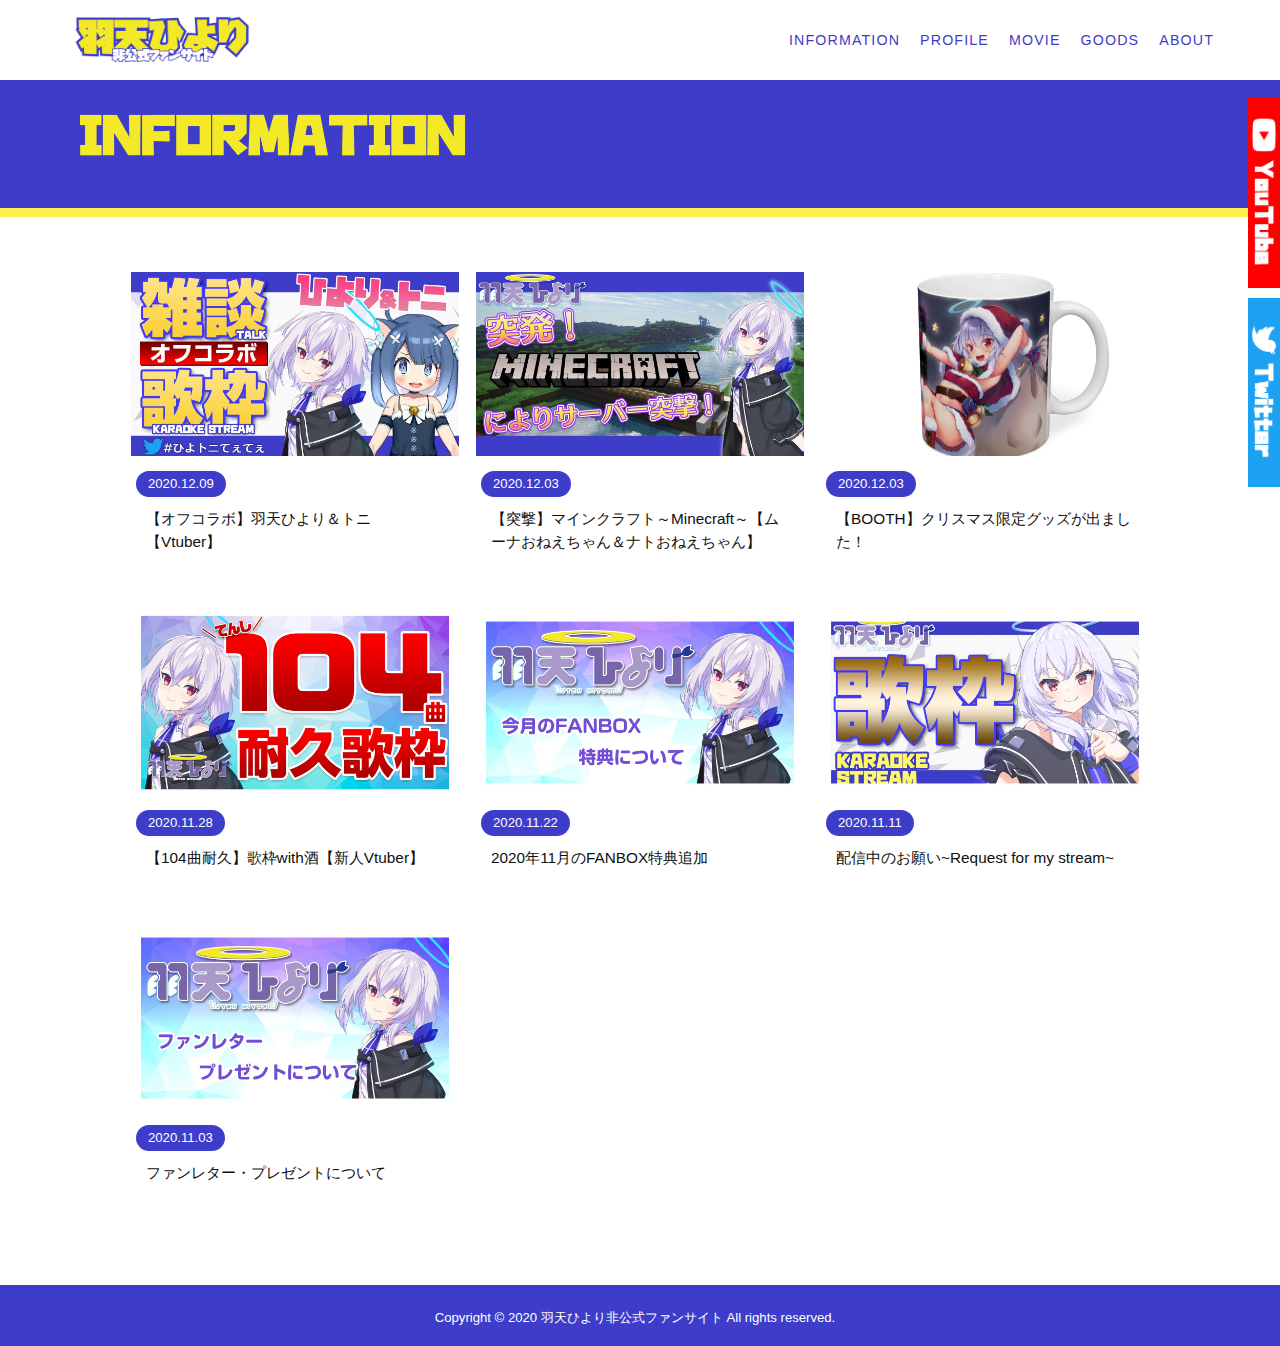
==== information/index.html @ e1ca4376 "ogp設定の修正" ====
<!DOCTYPE html>
<html lang="ja">
<head>
  <meta charset="utf-8">
  <meta name="viewport" content="width=device-width, initial-scale=1.0">
  <meta name="keywords" content="羽天ひより,UtenHiyori,Vtuber">
  <meta name="description" content="当サイトはVtuber「羽天ひより」を応援する目的で立ち上げた非営利の非公式ファンサイトです。ファン有志により運営しております。ご本人様・関係者様とは一切関係ありません。">
  <meta property="og:site_name" content="羽天ひより非公式ファンサイト">
  <meta property="og:title" content="Vtuber「羽天ひより」非公式ファンサイト - UtenHiyori Unofficial Fansite">
  <meta property="og:description" content="当サイトはVtuber「羽天ひより」を応援する目的で立ち上げた非営利の非公式ファンサイトです。ファン有志により運営しております。ご本人様・関係者様とは一切関係ありません。">
  <meta property="og:type" content="website">
  <meta property="og:image" content="https://www.uten-hiyori.work/ogp.png">
  <meta property="og:url" content="https://www.uten-hiyori.work">
  <meta name="twitter:card" content="summary_large_image">
  <meta name="twitter:image" content="https://www.uten-hiyori.work/ogp.png">
  <title>Vtuber「羽天ひより」非公式ファンサイト - UtenHiyori Unofficial Fansite | Information</title>
  <link rel="apple-touch-icon" sizes="57x57" href="/apple-icon-57x57.png">
  <link rel="apple-touch-icon" sizes="60x60" href="/apple-icon-60x60.png">
  <link rel="apple-touch-icon" sizes="72x72" href="/apple-icon-72x72.png">
  <link rel="apple-touch-icon" sizes="76x76" href="/apple-icon-76x76.png">
  <link rel="apple-touch-icon" sizes="114x114" href="/apple-icon-114x114.png">
  <link rel="apple-touch-icon" sizes="120x120" href="/apple-icon-120x120.png">
  <link rel="apple-touch-icon" sizes="144x144" href="/apple-icon-144x144.png">
  <link rel="apple-touch-icon" sizes="152x152" href="/apple-icon-152x152.png">
  <link rel="apple-touch-icon" sizes="180x180" href="/apple-icon-180x180.png">
  <link rel="icon" type="image/png" sizes="192x192"  href="/android-icon-192x192.png">
  <link rel="icon" type="image/png" sizes="32x32" href="/favicon-32x32.png">
  <link rel="icon" type="image/png" sizes="96x96" href="/favicon-96x96.png">
  <link rel="icon" type="image/png" sizes="16x16" href="/favicon-16x16.png">
  <link rel="stylesheet" href="/assets/common/css/style.css">
  <link rel="stylesheet" href="/assets/information/css/style.css">
</head>
<body>
  <header class="header">
    <div class="header-inner">
      <h1 class="header-logo">
        <a class="header-logo-link" href="/">
          <img class="header-logo-img" src="/assets/common/img/header-logo.png" alt="羽天ひより非公式ファンサイト">
        </a>
      </h1>
      <div class="header-menu js-toggle-menu-contents">
        <div class="header-menu-close js-toggle-menu">
          <span class="header-menu-close-line"></span>
          <span class="header-menu-close-line"></span>
        </div>
        <a class="header-menu-logo">
          <img class="header-menu-logo-img" src="/assets/common/img/header-logo.png" alt="羽天ひより非公式ファンサイト">
        </a>
        <ul class="header-menu-list">
          <li class="header-menu-item"><a class="header-menu-link" href="/information/">INFORMATION</a></li>
          <li class="header-menu-item"><a class="header-menu-link" href="/#profile">PROFILE</a></li>
          <li class="header-menu-item"><a class="header-menu-link" href="/#movie">MOVIE</a></li>
          <li class="header-menu-item"><a class="header-menu-link" href="/#goods">GOODS</a></li>
          <li class="header-menu-item"><a class="header-menu-link" href="/#about">ABOUT</a></li>
        </ul>
        <div class="official-btn">
          <a class="official-btn-item" href="https://www.youtube.com/channel/UC7b4GklPQO9ZnV7mqnJzN8g" target="_blank" rel="noopener">
            <img class="official-btn-img pc" src="/assets/common/img/btn-youtube-pc.png" alt="YouTube">
            <img class="official-btn-img sp" src="/assets/common/img/btn-youtube-sp.png" alt="YouTube">
          </a>
          <a class="official-btn-item" href="https://twitter.com/UtenHiyori" target="_blank" rel="noopener">
            <img class="official-btn-img pc" src="/assets/common/img/btn-twitter-pc.png" alt="Twitter">
            <img class="official-btn-img sp" src="/assets/common/img/btn-twitter-sp.png" alt="Twitter">
          </a>
        </div>
      </div>
      <div class="header-menu-btn js-toggle-menu">
        <span class="header-menu-btn-line"></span>
        <span class="header-menu-btn-line"></span>
        <span class="header-menu-btn-line"></span>
      </div>
    </div>
  </header>
  <main class="main">
    <section class="page">
      <div class="page-head">
        <div class="page-head-bg">
          <div class="page-head-bg-item js-parallax is-width-right"></div>
          <div class="page-head-bg-item js-parallax is-width-left"></div>
          <div class="page-head-bg-item js-parallax is-width-right"></div>
        </div>
        <h1 class="page-title">
          <div class="page-title-img-area js-parallax">
            <img class="page-title-img" src="/assets/index/img/title-info.png" alt="INFORMATION">
          </div>
        </h1>
      </div>
      <div class="page-contents js-parallax is-slidein-top">
        <ul class="info-list">
          <li class="info-item">
            <a class="info-link" href="https://youtu.be/Rqxv9fhawRA" target="_blank" rel="noopener">
              <div class="info-img">
                <img class="info-img-item" src="/assets/information/img/2020/20201209_01.jpg">
              </div>
              <div class="info-text-area">
                <time class="info-date">2020.12.09</time>
                <p class="info-text">【オフコラボ】羽天ひより＆トニ【Vtuber】</p>
              </div>
            </a>
          </li>
          <li class="info-item">
            <a class="info-link" href="https://youtu.be/XjzT2TRi32s" target="_blank" rel="noopener">
              <div class="info-img">
                <img class="info-img-item" src="/assets/information/img/2020/20201203_02.jpg">
              </div>
              <div class="info-text-area">
                <time class="info-date">2020.12.03</time>
                <p class="info-text">【突撃】マインクラフト～Minecraft～【ムーナおねえちゃん＆ナトおねえちゃん】</p>
              </div>
            </a>
          </li>
          <li class="info-item">
            <a class="info-link" href="https://utenhiyori.booth.pm/" target="_blank" rel="noopener">
              <div class="info-img">
                <img class="info-img-item" src="/assets/information/img/2020/20201203_01.jpg">
              </div>
              <div class="info-text-area">
                <time class="info-date">2020.12.03</time>
                <p class="info-text">【BOOTH】クリスマス限定グッズが出ました！</p>
              </div>
            </a>
          </li>
          <li class="info-item">
            <a class="info-link" href="https://youtu.be/pz7FOALnW3U" target="_blank" rel="noopener">
              <div class="info-img">
                <img class="info-img-item" src="/assets/information/img/2020/20201128_01.jpg">
              </div>
              <div class="info-text-area">
                <time class="info-date">2020.11.28</time>
                <p class="info-text">【104曲耐久】歌枠with酒【新人Vtuber】</p>
              </div>
            </a>
          </li>
          <li class="info-item">
            <a class="info-link" href="/information/2020/20201122_01.html">
              <div class="info-img">
                <img class="info-img-item" src="/assets/information/img/2020/20201122_01.jpg">
              </div>
              <div class="info-text-area">
                <time class="info-date">2020.11.22</time>
                <p class="info-text">2020年11月のFANBOX特典追加</p>
              </div>
            </a>
          </li>
          <li class="info-item">
            <a class="info-link" href="/information/2020/20201111_01.html">
              <div class="info-img">
                <img class="info-img-item" src="/assets/information/img/2020/20201111_01.jpg">
              </div>
              <div class="info-text-area">
                <time class="info-date">2020.11.11</time>
                <p class="info-text">配信中のお願い~Request for my stream~</p>
              </div>
            </a>
          </li>
          <li class="info-item">
            <a class="info-link" href="/information/2020/20201103_01.html">
              <div class="info-img">
                <img class="info-img-item" src="/assets/information/img/2020/20201103_01.jpg">
              </div>
              <div class="info-text-area">
                <time class="info-date">2020.11.03</time>
                <p class="info-text">ファンレター・プレゼントについて</p>
              </div>
            </a>
          </li>
        </ul>
      </div>
    </section>
  </main>
  <footer class="footer">
    <div class="footer-inner">
      <small class="footer-copyright">Copyright &copy; 2020 羽天ひより非公式ファンサイト All rights reserved.</small>
    </div>
  </footer>
  <script src="https://code.jquery.com/jquery-2.2.4.min.js" integrity="sha256-BbhdlvQf/xTY9gja0Dq3HiwQF8LaCRTXxZKRutelT44=" crossorigin="anonymous"></script>
  <script src="/assets/common/js/bundle.js"></script>
</body>
</html>
---- assets/common/css/style.css ----
/*! destyle.css v2.0.2 | MIT License | https://github.com/nicolas-cusan/destyle.css */

/* Reset box-model and set borders */
/* ============================================ */

*,
::before,
::after {
  box-sizing: border-box;
  border-style: solid;
  border-width: 0;
}

/* Document */
/* ============================================ */

/**
 * 1. Correct the line height in all browsers.
 * 2. Prevent adjustments of font size after orientation changes in iOS.
 * 3. Remove gray overlay on links for iOS.
 */

html {
  line-height: 1.15; /* 1 */
  -webkit-text-size-adjust: 100%; /* 2 */
  -webkit-tap-highlight-color: transparent; /* 3*/
}

/* Sections */
/* ============================================ */

/**
 * Remove the margin in all browsers.
 */

body {
  margin: 0;
}

/**
 * Render the `main` element consistently in IE.
 */

main {
  display: block;
}

/* Vertical rhythm */
/* ============================================ */

p,
table,
blockquote,
address,
pre,
iframe,
form,
figure,
dl {
  margin: 0;
}

/* Headings */
/* ============================================ */

h1,
h2,
h3,
h4,
h5,
h6 {
  font-size: inherit;
  line-height: inherit;
  font-weight: inherit;
  margin: 0;
}

/* Lists (enumeration) */
/* ============================================ */

ul,
ol {
  margin: 0;
  padding: 0;
  list-style: none;
}

/* Lists (definition) */
/* ============================================ */

dt {
  font-weight: bold;
}

dd {
  margin-left: 0;
}

/* Grouping content */
/* ============================================ */

/**
 * 1. Add the correct box sizing in Firefox.
 * 2. Show the overflow in Edge and IE.
 */

hr {
  box-sizing: content-box; /* 1 */
  height: 0; /* 1 */
  overflow: visible; /* 2 */
  border-top-width: 1px;
  margin: 0;
  clear: both;
  color: inherit;
}

/**
 * 1. Correct the inheritance and scaling of font size in all browsers.
 * 2. Correct the odd `em` font sizing in all browsers.
 */

pre {
  font-family: monospace, monospace; /* 1 */
  font-size: inherit; /* 2 */
}

address {
  font-style: inherit;
}

/* Text-level semantics */
/* ============================================ */

/**
 * Remove the gray background on active links in IE 10.
 */

a {
  background-color: transparent;
  text-decoration: none;
  color: inherit;
}

/**
 * 1. Remove the bottom border in Chrome 57-
 * 2. Add the correct text decoration in Chrome, Edge, IE, Opera, and Safari.
 */

abbr[title] {
  text-decoration: underline; /* 2 */
  text-decoration: underline dotted; /* 2 */
}

/**
 * Add the correct font weight in Chrome, Edge, and Safari.
 */

b,
strong {
  font-weight: bolder;
}

/**
 * 1. Correct the inheritance and scaling of font size in all browsers.
 * 2. Correct the odd `em` font sizing in all browsers.
 */

code,
kbd,
samp {
  font-family: monospace, monospace; /* 1 */
  font-size: inherit; /* 2 */
}

/**
 * Add the correct font size in all browsers.
 */

small {
  font-size: 80%;
}

/**
 * Prevent `sub` and `sup` elements from affecting the line height in
 * all browsers.
 */

sub,
sup {
  font-size: 75%;
  line-height: 0;
  position: relative;
  vertical-align: baseline;
}

sub {
  bottom: -0.25em;
}

sup {
  top: -0.5em;
}

/* Embedded content */
/* ============================================ */

/**
 * Prevent vertical alignment issues.
 */

img,
embed,
object,
iframe {
  vertical-align: bottom;
}

/* Forms */
/* ============================================ */

/**
 * Reset form fields to make them styleable
 */

button,
input,
optgroup,
select,
textarea {
  -webkit-appearance: none;
  appearance: none;
  vertical-align: middle;
  color: inherit;
  font: inherit;
  background: transparent;
  padding: 0;
  margin: 0;
  outline: 0;
  border-radius: 0;
  text-align: inherit;
}

/**
 * Reset radio and checkbox appearance to preserve their look in iOS.
 */

[type="checkbox"] {
  -webkit-appearance: checkbox;
  appearance: checkbox;
}

[type="radio"] {
  -webkit-appearance: radio;
  appearance: radio;
}

/**
 * Show the overflow in IE.
 * 1. Show the overflow in Edge.
 */

button,
input {
  /* 1 */
  overflow: visible;
}

/**
 * Remove the inheritance of text transform in Edge, Firefox, and IE.
 * 1. Remove the inheritance of text transform in Firefox.
 */

button,
select {
  /* 1 */
  text-transform: none;
}

/**
 * Correct the inability to style clickable types in iOS and Safari.
 */

button,
[type="button"],
[type="reset"],
[type="submit"] {
  cursor: pointer;
  -webkit-appearance: none;
  appearance: none;
}

button[disabled],
[type="button"][disabled],
[type="reset"][disabled],
[type="submit"][disabled] {
  cursor: default;
}

/**
 * Remove the inner border and padding in Firefox.
 */

button::-moz-focus-inner,
[type="button"]::-moz-focus-inner,
[type="reset"]::-moz-focus-inner,
[type="submit"]::-moz-focus-inner {
  border-style: none;
  padding: 0;
}

/**
 * Restore the focus styles unset by the previous rule.
 */

button:-moz-focusring,
[type="button"]:-moz-focusring,
[type="reset"]:-moz-focusring,
[type="submit"]:-moz-focusring {
  outline: 1px dotted ButtonText;
}

/**
 * Remove arrow in IE10 & IE11
 */

select::-ms-expand {
  display: none;
}

/**
 * Remove padding
 */

option {
  padding: 0;
}

/**
 * Reset to invisible
 */

fieldset {
  margin: 0;
  padding: 0;
  min-width: 0;
}

/**
 * 1. Correct the text wrapping in Edge and IE.
 * 2. Correct the color inheritance from `fieldset` elements in IE.
 * 3. Remove the padding so developers are not caught out when they zero out
 *    `fieldset` elements in all browsers.
 */

legend {
  color: inherit; /* 2 */
  display: table; /* 1 */
  max-width: 100%; /* 1 */
  padding: 0; /* 3 */
  white-space: normal; /* 1 */
}

/**
 * Add the correct vertical alignment in Chrome, Firefox, and Opera.
 */

progress {
  vertical-align: baseline;
}

/**
 * Remove the default vertical scrollbar in IE 10+.
 */

textarea {
  overflow: auto;
}

/**
 * Correct the cursor style of increment and decrement buttons in Chrome.
 */

[type="number"]::-webkit-inner-spin-button,
[type="number"]::-webkit-outer-spin-button {
  height: auto;
}

/**
 * 1. Correct the outline style in Safari.
 */

[type="search"] {
  outline-offset: -2px; /* 1 */
}

/**
 * Remove the inner padding in Chrome and Safari on macOS.
 */

[type="search"]::-webkit-search-decoration {
  -webkit-appearance: none;
}

/**
 * 1. Correct the inability to style clickable types in iOS and Safari.
 * 2. Change font properties to `inherit` in Safari.
 */

::-webkit-file-upload-button {
  -webkit-appearance: button; /* 1 */
  font: inherit; /* 2 */
}

/**
 * Clickable labels
 */

label[for] {
  cursor: pointer;
}

/* Interactive */
/* ============================================ */

/*
 * Add the correct display in Edge, IE 10+, and Firefox.
 */

details {
  display: block;
}

/*
 * Add the correct display in all browsers.
 */

summary {
  display: list-item;
}

/*
 * Remove outline for editable content.
 */

[contenteditable] {
  outline: none;
}

/* Table */
/* ============================================ */

table {
  border-collapse: collapse;
  border-spacing: 0;
}

caption {
  text-align: left;
}

td,
th {
  vertical-align: top;
  padding: 0;
}

th {
  text-align: left;
  font-weight: bold;
}

/* Misc */
/* ============================================ */

/**
 * Add the correct display in IE 10+.
 */

template {
  display: none;
}

/**
 * Add the correct display in IE 10.
 */

[hidden] {
  display: none;
}

/* ============================================ */

html {
  height: 100%;
  font-size: 68.5%;
}

body {
  font-family: "Helvetica Neue", Arial, "Hiragino Kaku Gothic ProN", "Hiragino Sans", Meiryo, sans-serif;
}

.is-show {
  display: block!important;
}

.is-hide, .is-sp {
  display: none!important;
}

@media screen and (max-width:736px) {
  .is-pc {
    display: none!important;
  }
  .is-sp {
    display: block!important;
  }
}

.header {
  width: 100%;
  height: 64px;
  background-color: #fff;
  position: relative;
  position: fixed;
  top: 0;
  left: 0;
  z-index: 100;
}

@media only screen and (min-width:1200px) {
  .header {
    height: 80px;
  }
}

.header-inner {
  display: -webkit-box;
  display: -ms-flexbox;
  display: flex;
  -webkit-box-pack: justify;
  -ms-flex-pack: justify;
  justify-content: space-between;
  -webkit-box-align: center;
  -ms-flex-align: center;
  align-items: center;
  height: 100%;
  padding: 0 10px;
}

@media only screen and (min-width:1200px) {
  .header-inner {
    padding: 0 6px 0 30px;
    -webkit-box-pack: start;
    -ms-flex-pack: start;
    justify-content: flex-start;
    max-width: 1200px;
    margin: 0 auto;
  }
}

.header-menu-btn {
  width: 31px;
  height: 31px;
  position: relative;
  margin-left: 10px;
  border-radius: 50%;
  background-color: #3e3dc9;
}

@media only screen and (min-width:1200px) {
  .header-menu-btn {
    display: none;
  }
}

.header-menu-btn-line {
  display: block;
  margin: auto;
  position: absolute;
  width: 21px;
  height: 3px;
  border-radius: 3px;
  background-color: #fff;
  right: 0;
  left: 0;
  -webkit-transition: all .4s cubic-bezier(.165, .84, .44, 1);
  transition: all .4s cubic-bezier(.165, .84, .44, 1);
}

.header-menu-btn-line:first-child {
  top: 8px;
}

.header-menu-btn-line:nth-child(2) {
  top: 0;
  bottom: 0;
}

.header-menu-btn-line:nth-child(3) {
  bottom: 8px;
}

.is-open .header-menu-btn-line:first-child {
  top: 0;
  bottom: 0;
  -webkit-transform: rotate(45deg);
  transform: rotate(45deg);
}

.is-open .header-menu-btn-line:nth-child(2) {
  opacity: 0;
}

.is-open .header-menu-btn-line:nth-child(3) {
  top: 0;
  bottom: 0;
  -webkit-transform: rotate(135deg);
  transform: rotate(135deg);
}

.header-logo {
  width: 150px;
  height: auto;
}

@media only screen and (min-width:1200px) {
  .header-logo {
    -webkit-box-flex: 0;
    -ms-flex: 0 0 150px;
    flex: 0 0 150px;
    width: 150px;
    height: auto;
    position: relative;
    margin: 0 20px 0 0;
  }
}

@media only screen and (min-width:1000px) {
  .header-logo {
    -webkit-box-flex: 0;
    -ms-flex: 0 0 186px;
    flex: 0 0 186px;
    width: 186px;
    margin: 0 35px 0 0;
  }
}

.header-logo-img, .header-menu {
  width: 100%;
  height: 100%;
}

.header-menu {
  position: fixed;
  top: 0;
  left: 0;
  background-color: #fff;
  z-index: 100;
  visibility: hidden;
  opacity: 0;
  -webkit-transition: all .4s cubic-bezier(.165, .84, .44, 1);
  transition: all .4s cubic-bezier(.165, .84, .44, 1);
}

.is-open .header-menu {
  left: 0;
  opacity: 1;
  visibility: visible;
}

@media only screen and (min-width:1200px) {
  .header-menu {
    display: block;
    position: relative;
    top: 0;
    left: 0;
    width: auto;
    height: auto;
    background: none;
    -webkit-box-flex: 1;
    -ms-flex: 1 1 auto;
    flex: 1 1 auto;
    visibility: visible;
    opacity: 1;
  }
}

.header-menu-list {
  margin-bottom: 20px;
}

@media only screen and (min-width:1200px) {
  .header-menu-list {
    padding: 0;
    margin-bottom: 0;
    display: -webkit-box;
    display: -ms-flexbox;
    display: flex;
    -webkit-box-pack: end;
    -ms-flex-pack: end;
    justify-content: flex-end;
  }
}

.header-menu-item {
  padding: 15px 0;
  text-align: center;
}

@media only screen and (min-width:1200px) {
  .header-menu-item {
    -webkit-box-flex: 0;
    -ms-flex: 0 0 auto;
    flex: 0 0 auto;
    border-bottom: none;
    margin-right: 20px;
  }
}

.header-menu-link {
  font-size: 1.8rem;
  color: #3e3dc9;
  letter-spacing: .08em;
}

@media only screen and (min-width:1200px) {
  .header-menu-link {
    padding: 0;
    font-size: 1.3rem;
  }
}

@media only screen and (min-width:1200px) {
  .header-menu-link:hover {
    color: #61c3d8;
    text-decoration: underline;
  }
}

@media only screen and (min-width:1200px) {
  .header-menu-link.is-blank:after {
    width: 15px;
    height: 15px;
    background-size: 15px auto;
    margin-left: 3px;
  }
}

.header-menu-img {
  height: 12px;
  width: auto;
}

@media only screen and (min-width:1200px) {
  .header-menu-img {
    height: 12px;
  }
}

@media only screen and (min-width:1000px) {
  .header-menu-img {
    height: 15px;
  }
}

.header-menu-close {
  width: 31px;
  height: 31px;
  position: absolute;
  border-radius: 50%;
  background-color: #3e3dc9;
  top: 17px;
  right: 10px;
}

@media only screen and (min-width:1200px) {
  .header-menu-close {
    display: none;
  }
}

.header-menu-close-line {
  display: block;
  margin: auto;
  position: absolute;
  width: 21px;
  height: 3px;
  border-radius: 3px;
  background-color: #fff;
  top: 0;
  bottom: 0;
  right: 0;
  left: 0;
  -webkit-transition: all .4s cubic-bezier(.165, .84, .44, 1);
  transition: all .4s cubic-bezier(.165, .84, .44, 1);
}

.header-menu-close-line:first-child {
  -webkit-transform: rotate(45deg);
  transform: rotate(45deg);
}

.header-menu-close-line:nth-child(2) {
  -webkit-transform: rotate(135deg);
  transform: rotate(135deg);
}

.header-menu-logo {
  width: 178px;
  margin: 15px auto;
  display: block;
}

@media only screen and (min-width:1200px) {
  .header-menu-logo {
    display: none;
  }
}

.header-menu-logo-img {
  width: 100%;
  height: auto;
}

.header-util {
  display: -webkit-box;
  display: -ms-flexbox;
  display: flex;
  -webkit-box-pack: end;
  -ms-flex-pack: end;
  justify-content: flex-end;
  -webkit-box-align: center;
  -ms-flex-align: center;
  align-items: center;
  -webkit-box-flex: 1;
  -ms-flex: 1 1 auto;
  flex: 1 1 auto;
}

@media only screen and (min-width:1200px) {
  .header-util {
    -webkit-box-flex: 0;
    -ms-flex: 0 0 auto;
    flex: 0 0 auto;
  }
}

.header-util-item {
  margin-left: 5px;
}

.header-util-btn {
  display: -webkit-box;
  display: -ms-flexbox;
  display: flex;
  width: 25px;
  height: 25px;
  border-radius: 50%;
  -webkit-box-pack: center;
  -ms-flex-pack: center;
  justify-content: center;
  -webkit-box-align: center;
  -ms-flex-align: center;
  align-items: center;
  font-size: 1rem;
  color: #fff;
  background-color: #3e3dc9;
}

@media only screen and (min-width:1200px) {
  .header-util-btn {
    width: 32px;
    height: 32px;
    font-size: 1.4rem;
    -webkit-transition: opacity .4s cubic-bezier(.165, .84, .44, 1);
    transition: opacity .4s cubic-bezier(.165, .84, .44, 1);
  }
  .header-util-btn:hover {
    opacity: .7;
  }
}

.header-util-btn.is-current {
  color: #fff;
  background: #f3e927;
}

.official-btn {
  display: -webkit-box;
  display: -ms-flexbox;
  display: flex;
  -webkit-box-pack: center;
  -ms-flex-pack: center;
  justify-content: center;
}

@media only screen and (min-width:1200px) {
  .official-btn {
    display: block;
    position: fixed;
    right: 0;
    top: 98px;
    margin: auto;
  }
}

.official-btn-item {
  margin: 0 3px;
}

@media only screen and (min-width:1200px) {
  .official-btn-item {
    -webkit-transition: opacity .4s cubic-bezier(.165, .84, .44, 1);
    transition: opacity .4s cubic-bezier(.165, .84, .44, 1);
    display: block;
    margin: 0 0 10px;
  }
  .official-btn-item:hover {
    opacity: .7;
  }
}

.official-btn-img {
  height: 22px;
  width: auto;
}

@media only screen and (min-width:1200px) {
  .official-btn-img {
    height: auto;
    width: 32px;
    vertical-align: bottom;
  }
}

.official-btn-img.sp {
  display: block;
}

@media only screen and (min-width:1200px) {
  .official-btn-img.sp {
    display: none;
  }
}

.official-btn-img.pc {
  display: none;
}

@media only screen and (min-width:1200px) {
  .official-btn-img.pc {
    display: block;
  }
}

.footer {
  position: relative;
  background-color: #3e3dc9;
}

.footer-inner {
  padding: 16px 0 25px;
}

@media only screen and (min-width:736px) {
  .footer-inner {
    padding: 25px 30px 20px;
    max-width: 1200px;
    margin: 0 auto;
  }
}

.footer-share {
  display: -webkit-box;
  display: -ms-flexbox;
  display: flex;
  -webkit-box-pack: center;
  -ms-flex-pack: center;
  justify-content: center;
  -webkit-box-align: center;
  -ms-flex-align: center;
  align-items: center;
  -ms-flex-wrap: wrap;
  flex-wrap: wrap;
  margin-bottom: 140px;
}

.footer-share-lead {
  color: #fff;
  font-size: 1.2rem;
  -webkit-box-flex: 0;
  -ms-flex: 0 0 100%;
  flex: 0 0 100%;
  margin-bottom: 10px;
  text-align: center;
}

@media only screen and (min-width:736px) {
  .footer-share-lead {
    font-size: 1.6rem;
    margin-bottom: 15px;
  }
}

.footer-share-item {
  margin: 0 7px;
}

@media only screen and (min-width:736px) {
  .footer-share-btn {
    -webkit-transition: opacity .4s cubic-bezier(.165, .84, .44, 1);
    transition: opacity .4s cubic-bezier(.165, .84, .44, 1);
  }
  .footer-share-btn:hover {
    opacity: .7;
  }
}

.footer-share-img {
  width: 32px;
  height: auto;
}

.footer-copyright {
  color: #fff;
  display: block;
  text-align: center;
  font-size: 1.1rem;
  margin-right: 10px;
}

@media only screen and (min-width:736px) {
  .footer-copyright {
    font-size: 1.2rem;
  }
}

.main, html.is-intro, html.is-intro body {
  overflow: hidden;
}

.main {
  min-height: calc(100vh - 210px);
  padding-top: 64px;;
}

@media only screen and (min-width:1200px) {
  .main {
    padding-top: 80px;
  }
}

.text-center {
  text-align: center;
}

.text-left {
  text-align: left;
}

.text-right {
  text-align: right;
}

.text-ul {
  text-decoration: underline;
}

.img-fit {
  width: 100%;
  height: auto;
}

.btn-block {
  display: -webkit-box;
  display: -ms-flexbox;
  display: flex;
  -webkit-box-pack: center;
  -ms-flex-pack: center;
  justify-content: center;
}

.btn-block.is-right {
  -webkit-box-pack: end;
  -ms-flex-pack: end;
  justify-content: flex-end;
}

.btn {
  display: -webkit-box;
  display: -ms-flexbox;
  display: flex;
  -webkit-box-pack: center;
  -ms-flex-pack: center;
  justify-content: center;
  -webkit-box-align: center;
  -ms-flex-align: center;
  align-items: center;
  width: 160px;
  height: 32px;
  text-align: center;
  font-size: 1.2rem;
  letter-spacing: .1em;
  -webkit-transition: all .4s cubic-bezier(.165, .84, .44, 1);
  transition: all .4s cubic-bezier(.165, .84, .44, 1);
  cursor: pointer;
  -webkit-appearance: none;
  -moz-appearance: none;
  appearance: none;
  border-radius: 16px;
  position: relative;
}

@media only screen and (min-width:736px) {
  .btn {
    width: 320px;
    height: 65px;
    border-radius: 33px;
    font-size: 1.8rem;
  }
}

.btn-primary {
  background-color: #3e3dc9;
  color: #fff;
  border: 2px solid transparent;
}

@media only screen and (min-width:736px) {
  .btn-primary:after {
    width: 10px;
    height: 14px;
    background-size: 10px 14px;
    right: 32px;
  }
}

.btn-primary:hover {
  color: #3e3dc9;
  background-color: #fff;
  border: 2px solid #3e3dc9;
}

@media only screen and (min-width:736px) {
  .btn-primary.is-back:after {
    width: 10px;
    height: 14px;
    background-size: 10px 14px;
    left: 32px;
  }
}

.btn-secondary {
  color: #3e3dc9;
  border: 2px solid #3e3dc9;
}

@media only screen and (min-width:736px) {
  .btn-secondary {
    border: 4px solid #3e3dc9;
  }
  .btn-secondary.is-sml {
    border: 2px solid #3e3dc9;
  }
}

@media only screen and (min-width:736px) {
  .btn-secondary:after {
    width: 10px;
    height: 14px;
    background-size: 10px 14px;
    right: 32px;
  }
}

.btn-secondary:hover {
  color: #fff;
  background-color: #3e3dc9;
}

@media only screen and (min-width:736px) {
  .btn-secondary.is-back:after {
    width: 10px;
    height: 14px;
    background-size: 10px 14px;
    left: 32px;
  }
}

.btn-light {
  color: #fff;
  border: 2px solid #fff;
}

@media only screen and (min-width:736px) {
  .btn-light {
    border: 4px solid #fff;
  }
}

@media only screen and (min-width:736px) {
  .btn-light:after {
    width: 10px;
    height: 14px;
    background-size: 10px 14px;
    right: 32px;
  }
}

.btn-light:hover {
  color: #3e3dc9;
  background-color: #fff;
}

.btn.is-sml {
  width: 105px;
  height: 23px;
  font-size: 1.05rem;
}

@media only screen and (min-width:736px) {
  .btn.is-sml {
    width: 160px;
    height: 33px;
    font-size: 1.2rem;
  }
}

.btn.is-sml:after {
  right: 10px;
}

@media only screen and (min-width:736px) {
  .btn.is-sml:after {
    width: 5px;
    height: 7px;
    background-size: 5px 7px;
    right: 15px;
  }
}

.js-fadein {
  -webkit-transform: translateY(50px);
  transform: translateY(50px);
  opacity: 0;
  -webkit-transition: all 1s cubic-bezier(.165, .84, .44, 1);
  transition: all 1s cubic-bezier(.165, .84, .44, 1);
}

.js-fadein.is-fadein {
  -webkit-transform: translateY(0);
  transform: translateY(0);
  opacity: 1;
}

.parallax {
  -webkit-transition: all .6s cubic-bezier(.165, .84, .44, 1);
  transition: all .6s cubic-bezier(.165, .84, .44, 1);
}

.is-slidein-left {
  -webkit-transform: translateX(-150px);
  transform: translateX(-150px);
  opacity: 0;
}

.is-slidein-left.parallax {
  -webkit-transform: translateX(0);
  transform: translateX(0);
  opacity: 1;
}

.is-slidein-right {
  -webkit-transform: translateX(150px);
  transform: translateX(150px);
  opacity: 0;
}

.is-slidein-right.parallax {
  -webkit-transform: translateX(0);
  transform: translateX(0);
  opacity: 1;
}

.is-slidein-top {
  -webkit-transform: translateY(150px);
  transform: translateY(150px);
  opacity: 0;
}

.is-slidein-top.parallax {
  -webkit-transform: translateY(0);
  transform: translateY(0);
  opacity: 1;
}

.is-width-left {
  width: 0;
  opacity: 0;
}

.is-width-left.parallax {
  width: 100%;
  opacity: 1;
}

.is-width-right {
  width: 0;
  opacity: 0;
  right: 0;
}

.is-width-right.parallax {
  width: 100%;
  opacity: 1;
}

.is-rotation-x {
  -webkit-transform: rotateX(270deg);
  transform: rotateX(270deg);
  opacity: 0;
}

.is-rotation-x.parallax {
  -webkit-transform: rotateX(0);
  transform: rotateX(0);
  opacity: 1;
}

.is-delay-05 {
  -webkit-transition-delay: .5s;
  transition-delay: .5s;
}

.is-delay-1 {
  -webkit-transition-delay: 1s;
  transition-delay: 1s;
}

.is-delay-2 {
  -webkit-transition-delay: 2s;
  transition-delay: 2s;
}

.is-delay-3 {
  -webkit-transition-delay: 3s;
  transition-delay: 3s;
}

.btn-close {
  width: 30px!important;
}

@media only screen and (min-width:736px) {
  .btn-close {
    width: 60px!important;
  }
}

.info-list {
  display: -webkit-box;
  display: -ms-flexbox;
  display: flex;
  -ms-flex-wrap: wrap;
  flex-wrap: wrap;
  -webkit-box-pack: justify;
  -ms-flex-pack: justify;
  justify-content: space-between;
}

@media only screen and (min-width:736px) {
  .info-list {
    max-width: 1030px;
    margin: 30px auto 50px;
    -webkit-box-pack: start;
    -ms-flex-pack: start;
    justify-content: flex-start;
  }
}

.info-item {
  -webkit-box-flex: 0;
  -ms-flex: 0 0 49%;
  flex: 0 0 49%;
  width: 49%;
  margin-bottom: 15px;
}

@media only screen and (min-width:736px) {
  .info-item {
    -webkit-box-flex: 0;
    -ms-flex: 0 0 33%;
    flex: 0 0 33%;
    width: 33%;
    margin-bottom: 30px;
    margin-right: .5%;
  }
  .info-item:nth-child(3n) {
    margin-right: 0;
  }
}

.info-link {
  display: block;
  -webkit-box-sizing: border-box;
  box-sizing: border-box;
  border: 3px solid transparent;
  padding-bottom: 10px;
}

@media only screen and (min-width:736px) {
  .info-link {
    border: 6px solid transparent;
    padding-bottom: 15px;
  }
}

.info-link:hover {
  border: 3px solid #61c3d8;
}

@media only screen and (min-width:736px) {
  .info-link:hover {
    border: 6px solid #61c3d8;
  }
}

.info-img {
  margin-bottom: 8px;
}

@media only screen and (min-width:736px) {
  .info-img {
    margin-bottom: 15px;
  }
}

.info-img-item {
  width: 100%;
  height: auto;
}

.info-text-area {
  padding: 0 5px;
}

.info-date {
  display: inline-block;
  background-color: #3e3dc9;
  height: 15px;
  line-height: 15px;
  color: #fff;
  text-align: center;
  padding: 0 7px;
  font-size: 1rem;
  border-radius: 8px;
  margin-bottom: 5px;
}

@media only screen and (min-width:736px) {
  .info-date {
    height: 26px;
    line-height: 26px;
    font-size: 1.2rem;
    border-radius: 13px;
    padding: 0 12px;
    margin-bottom: 10px;
  }
}

.info-text {
  padding: 0 5px;
  font-size: 1.2rem;
  line-height: 1.5;
  color: #0f0f0f;
}

@media only screen and (min-width:736px) {
  .info-text {
    padding: 0 10px;
    font-size: 1.4rem;
  }
}

.info-navi {
  display: -webkit-box;
  display: -ms-flexbox;
  display: flex;
  -webkit-box-align: center;
  -ms-flex-align: center;
  align-items: center;
  -webkit-box-pack: center;
  -ms-flex-pack: center;
  justify-content: center;
  border-top: 1px solid #61c3d8;
  padding: 20px 0;
}

@media only screen and (min-width:736px) {
  .info-navi {
    max-width: 1030px;
    margin: 0 auto;
    padding: 50px 0 120px;
  }
}

.info-navi-link {
  color: #3e3dc9;
  font-size: 1.05rem;
  display: -webkit-box;
  display: -ms-flexbox;
  display: flex;
  -webkit-box-pack: center;
  -ms-flex-pack: center;
  justify-content: center;
  -webkit-box-align: center;
  -ms-flex-align: center;
  align-items: center;
  width: 18px;
  height: 18px;
  text-align: center;
}

@media only screen and (min-width:736px) {
  .info-navi-link {
    font-size: 1.6rem;
    width: 25px;
    height: 25px;
  }
}

.info-navi-link.is-first, .info-navi-link.is-last {
  letter-spacing: -.1em
}

.info-navi-list {
  display: -webkit-box;
  display: -ms-flexbox;
  display: flex;
  -webkit-box-align: center;
  -ms-flex-align: center;
  align-items: center;
  -webkit-box-pack: center;
  -ms-flex-pack: center;
  justify-content: center;
  margin: 0 4px;
}

@media only screen and (min-width:736px) {
  .info-navi-list {
    margin: 0 8px;
  }
}

.info-navi-item {
  margin: 0 3px;
}

@media only screen and (min-width:736px) {
  .info-navi-item {
    margin: 0 5px;
  }
}

.info-navi-btn {
  display: -webkit-box;
  display: -ms-flexbox;
  display: flex;
  -webkit-box-pack: center;
  -ms-flex-pack: center;
  justify-content: center;
  -webkit-box-align: center;
  -ms-flex-align: center;
  align-items: center;
  width: 28px;
  height: 28px;
  background-color: #3e3dc9;
  color: #fff;
  border-radius: 50%;
}

@media only screen and (min-width:736px) {
  .info-navi-btn {
    font-size: 1.6rem;
    width: 40px;
    height: 40px;
  }
}

.info-navi-btn.is-current, .info-navi-btn:hover {
  color: #3e3dc9;
  background-color: #fff;
  border: 1px solid #3e3dc9;
}

.page, .page-head {
  position: relative;
}

.page-head {
  padding: 12px 10px;
  z-index: 1;
}

@media only screen and (min-width:736px) {
  .page-head {
    padding: 30px 10px;
  }
}

.page-head-bg-item {
  position: absolute;
  width: 0;
  height: 150%;
  top: -45px;
  left: 0;
}

@media only screen and (min-width:736px) {
  .page-head-bg-item {
    top: -45px;
    left: 0;
  }
}

.page-head-bg-item:first-child {
  background-color: #fef14e;
  /* -webkit-transform: matrix(1, -.1, 0, 1, 0, 0); */
  /* transform: matrix(1, -.1, 0, 1, 0, 0); */
  -webkit-transition-delay: .1s;
  transition-delay: .1s;
  left: auto;
  right: 0;
  top: -18px;
}

@media only screen and (min-width:736px) {
  .page-head-bg-item:first-child {
    top: -30px;
  }
}

.page-head-bg-item:nth-child(2) {
  background-color: #61c3d8;
  /* -webkit-transform: matrix(1, .15, 0, 1, 0, 0); */
  /* transform: matrix(1, .15, 0, 1, 0, 0); */
  -webkit-transition-delay: .3s;
  transition-delay: .3s;
  top: -40px;
}

@media only screen and (min-width:736px) {
  .page-head-bg-item:nth-child(2) {
    top: -100px;
  }
}

.page-head-bg-item:nth-child(3) {
  background-color: #3e3dc9;
  /* -webkit-transform: matrix(1, -.06, 0, 1, 0, 0); */
  /* transform: matrix(1, -.06, 0, 1, 0, 0); */
  -webkit-transition-delay: .5s;
  transition-delay: .5s;
  left: auto;
  right: 0;
  top: -22px;
}

@media only screen and (min-width:736px) {
  .page-head-bg-item:nth-child(3) {
    /* -webkit-transform: matrix(1, -.04, 0, 1, 0, 0); */
    /* transform: matrix(1, -.04, 0, 1, 0, 0); */
    top: -39px;
  }
}

.page-title {
  display: -webkit-box;
  display: -ms-flexbox;
  display: flex;
  -webkit-box-align: center;
  -ms-flex-align: center;
  align-items: center;
}

@media only screen and (min-width:736px) {
  .page-title {
    max-width: 1140px;
    margin: 0 auto;
  }
}

.page-title-img-area {
  -webkit-transform: translateX(-100%);
  transform: translateX(-100%);
  overflow: hidden;
  -webkit-transition: all .6s cubic-bezier(.165, .84, .44, 1) .8s;
  transition: all .6s cubic-bezier(.165, .84, .44, 1) .8s;
}

.page-title-img-area.parallax, .page-title-img-area.parallax .page-title-img {
  -webkit-transform: translateX(0);
  transform: translateX(0);
}

.page-title-img {
  width: auto;
  height: 29px;
  -webkit-transform: translateX(110%);
  transform: translateX(110%);
  -webkit-transition: all .6s cubic-bezier(.165, .84, .44, 1) .8s;
  transition: all .6s cubic-bezier(.165, .84, .44, 1) .8s;
}

@media only screen and (min-width:736px) {
  .page-title-img {
    height: 51px;
  }
}

.page-subtitle {
  text-align: right;
  margin-bottom: 15px;
}

@media only screen and (min-width:736px) {
  .page-subtitle {
    margin-bottom: 40px;
  }
}

.page-subtitle-img {
  width: auto;
  height: 18px;
  vertical-align: bottom;
}

@media only screen and (min-width:736px) {
  .page-subtitle-img {
    height: 37px;
  }
}

.page-contents {
  padding: 45px 10px 0;
  position: relative;
}

.error {
  color: #f6301b;
  font-size: 1.3rem;
  padding: 5px 0 5px 5px;
  display: block;
}

.complete-title {
  text-align: center;
  font-size: 2rem;
  line-height: 1.6;
  padding: 60px 15px;
}

@media only screen and (min-width:736px) {
  .complete-title {
    font-size: 2.8rem;
    padding: 100px 15px;
  }
}

.is-none, .sp {
  display: none;
}

@media only screen and (max-width:736px) {
  .sp {
    display: block;
  }
}

@media only screen and (max-width:736px) {
  .pc {
    display: none;
  }
}

@-webkit-keyframes opacity {
  0% {
    opacity: 0;
  }
  10% {
    opacity: 1;
  }
  20% {
    opacity: 0;
  }
  30% {
    opacity: 1;
  }
  40% {
    opacity: 0;
  }
  to {
    opacity: 1;
  }
}

@keyframes opacity {
  0% {
    opacity: 0;
  }
  10% {
    opacity: 1;
  }
  20% {
    opacity: 0;
  }
  30% {
    opacity: 1;
  }
  40% {
    opacity: 0;
  }
  to {
    opacity: 1;
  }
}

@-webkit-keyframes opacity-out {
  0% {
    opacity: 1;
  }
  10% {
    opacity: 0;
  }
  20% {
    opacity: 1;
  }
  30% {
    opacity: 0;
  }
  40% {
    opacity: 1;
  }
  to {
    opacity: 0;
  }
}

@keyframes opacity-out {
  0% {
    opacity: 1;
  }
  10% {
    opacity: 0;
  }
  20% {
    opacity: 1;
  }
  30% {
    opacity: 0;
  }
  40% {
    opacity: 1;
  }
  to {
    opacity: 0;
  }
}

@-webkit-keyframes hue-animation {
  0% {
    -webkit-filter: hue-rotate(0);
    filter: hue-rotate(0);
  }
  to {
    -webkit-filter: hue-rotate(1turn);
    filter: hue-rotate(1turn);
  }
}

@keyframes hue-animation {
  0% {
    -webkit-filter: hue-rotate(0);
    filter: hue-rotate(0);
  }
  to {
    -webkit-filter: hue-rotate(1turn);
    filter: hue-rotate(1turn);
  }
}
---- assets/information/css/style.css ----
.info-article {
  padding: 40px 15px 30px;
}

@media only screen and (min-width:736px) {
  .info-article {
    max-width: 1030px;
    margin: 0 auto;
    padding: 120px 15px;
  }
}

.info-title {
  font-size: 1.5rem;
  line-height: 1.5;
  padding: 0 10px;
  margin-bottom: 15px;
}

@media only screen and (min-width:736px) {
  .info-title {
    font-size: 2.1rem;
    padding: 0 25px;
    margin-bottom: 50px;
  }
}

.info-kv {
  padding: 0 10px;
  margin-bottom: 20px;
}

@media only screen and (min-width:736px) {
  .info-kv {
    max-width: 675px;
    margin: 0 auto 40px;
  }
}

.info-kv-img {
  width: 100%;
  height: auto;
}

.info-detail {
  margin-bottom: 30px;
}

.info-detail p {
  font-size: 1.2rem;
  margin-bottom: 20px;
  line-height: 1.5;
}

@media only screen and (min-width:736px) {
  .info-detail p {
    font-size: 1.4rem;
    padding: 0 30px;
  }
}

.info-detail p:last-child {
  margin-bottom: 0;
}

@media only screen and (min-width:736px) {
  .info-btn-block {
    border-top: 1px solid #61c3d8;
    padding: 50px 0 0;
    margin-top: 60px;
  }
}
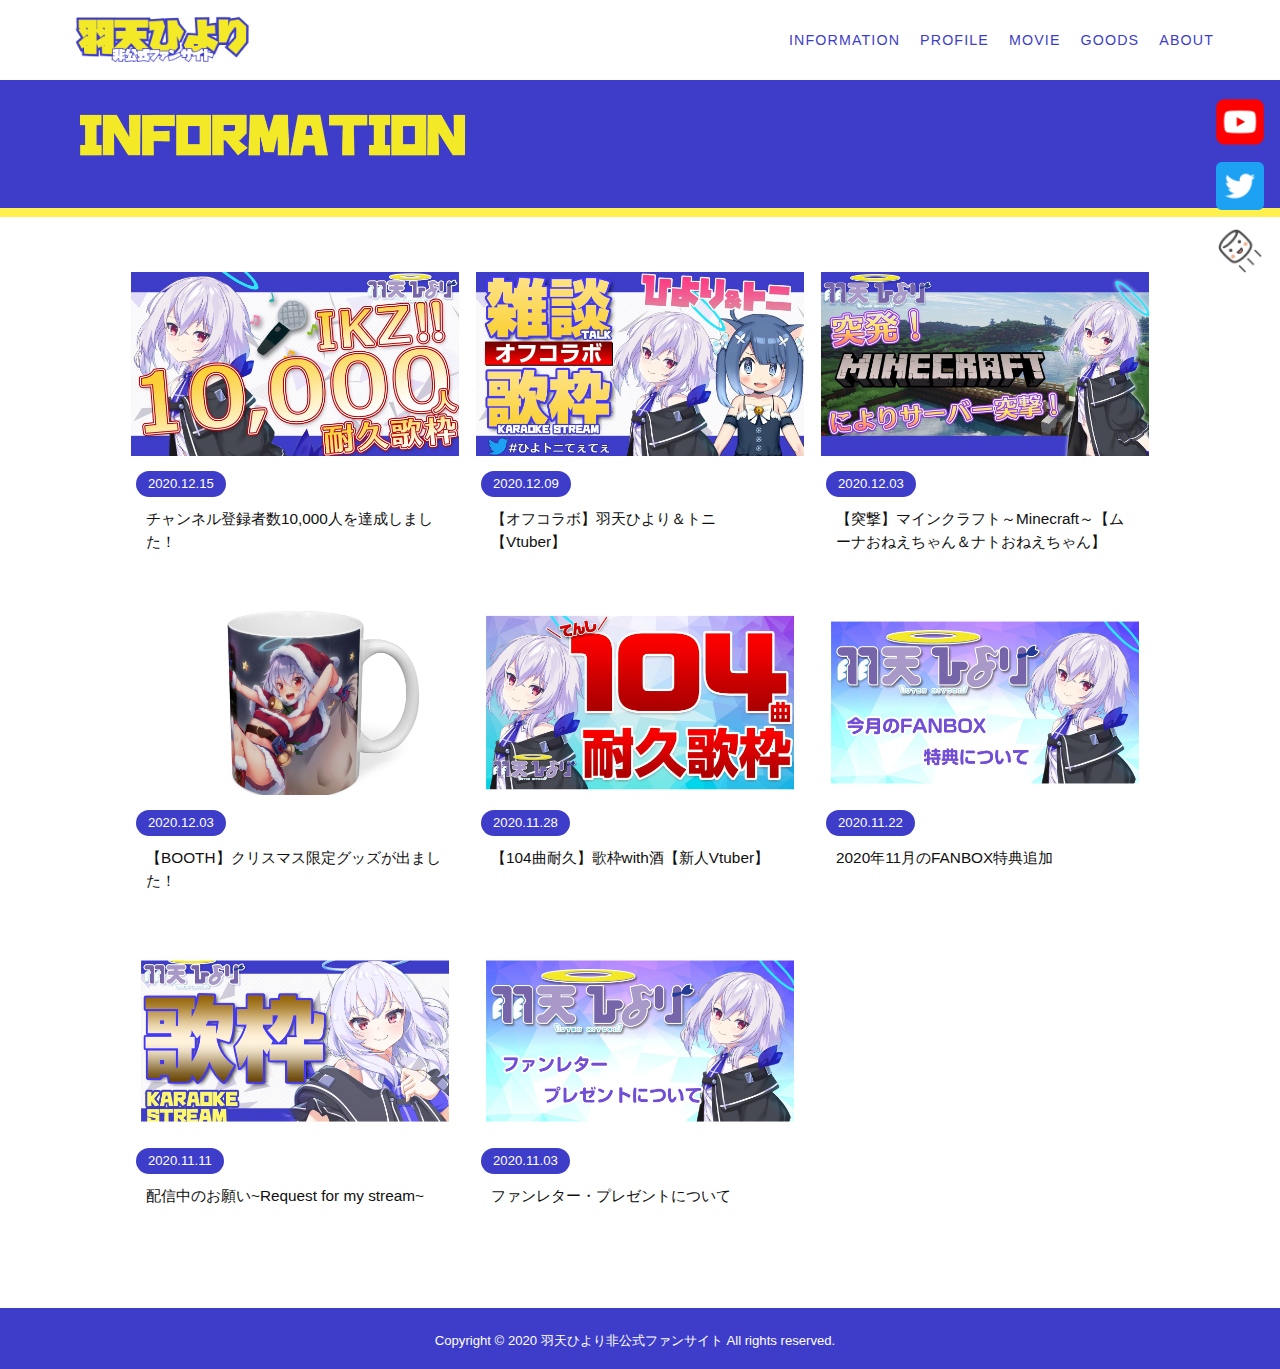
==== commit 76d13265: "アイコンの変更、Information更新" ====
--- a/information/index.html
+++ b/information/index.html
@@ -55,12 +55,13 @@
         </ul>
         <div class="official-btn">
           <a class="official-btn-item" href="https://www.youtube.com/channel/UC7b4GklPQO9ZnV7mqnJzN8g" target="_blank" rel="noopener">
-            <img class="official-btn-img pc" src="/assets/common/img/btn-youtube-pc.png" alt="YouTube">
-            <img class="official-btn-img sp" src="/assets/common/img/btn-youtube-sp.png" alt="YouTube">
+            <img class="official-btn-img" src="/assets/common/img/btn-youtube.png" alt="YouTube">
           </a>
           <a class="official-btn-item" href="https://twitter.com/UtenHiyori" target="_blank" rel="noopener">
-            <img class="official-btn-img pc" src="/assets/common/img/btn-twitter-pc.png" alt="Twitter">
-            <img class="official-btn-img sp" src="/assets/common/img/btn-twitter-sp.png" alt="Twitter">
+            <img class="official-btn-img" src="/assets/common/img/btn-twitter.png" alt="Twitter">
+          </a>
+          <a class="official-btn-item" href="https://marshmallow-qa.com/utenhiyori" target="_blank" rel="noopener">
+            <img class="official-btn-img" src="/assets/common/img/btn-marshmallow.png" alt="Marshmallow">
           </a>
         </div>
       </div>
@@ -87,6 +88,17 @@
       </div>
       <div class="page-contents js-parallax is-slidein-top">
         <ul class="info-list">
+          <li class="info-item">
+            <a class="info-link" href="/information/2020/20201215_01.html">
+              <div class="info-img">
+                <img class="info-img-item" src="/assets/information/img/2020/20201215_01.jpg">
+              </div>
+              <div class="info-text-area">
+                <time class="info-date">2020.12.15</time>
+                <p class="info-text">チャンネル登録者数10,000人を達成しました！</p>
+              </div>
+            </a>
+          </li>
           <li class="info-item">
             <a class="info-link" href="https://youtu.be/Rqxv9fhawRA" target="_blank" rel="noopener">
               <div class="info-img">
--- a/assets/common/css/style.css
+++ b/assets/common/css/style.css
@@ -898,14 +898,14 @@
   .official-btn {
     display: block;
     position: fixed;
-    right: 0;
+    right: 16px;
     top: 98px;
     margin: auto;
   }
 }
 
 .official-btn-item {
-  margin: 0 3px;
+  margin: 0 8px;
 }
 
 @media only screen and (min-width:1200px) {
@@ -913,7 +913,7 @@
     -webkit-transition: opacity .4s cubic-bezier(.165, .84, .44, 1);
     transition: opacity .4s cubic-bezier(.165, .84, .44, 1);
     display: block;
-    margin: 0 0 10px;
+    margin: 0 0 16px;
   }
   .official-btn-item:hover {
     opacity: .7;
@@ -921,35 +921,15 @@
 }
 
 .official-btn-img {
-  height: 22px;
+  height: 48px;
   width: auto;
 }
 
 @media only screen and (min-width:1200px) {
   .official-btn-img {
     height: auto;
-    width: 32px;
+    width: 48px;
     vertical-align: bottom;
-  }
-}
-
-.official-btn-img.sp {
-  display: block;
-}
-
-@media only screen and (min-width:1200px) {
-  .official-btn-img.sp {
-    display: none;
-  }
-}
-
-.official-btn-img.pc {
-  display: none;
-}
-
-@media only screen and (min-width:1200px) {
-  .official-btn-img.pc {
-    display: block;
   }
 }
 
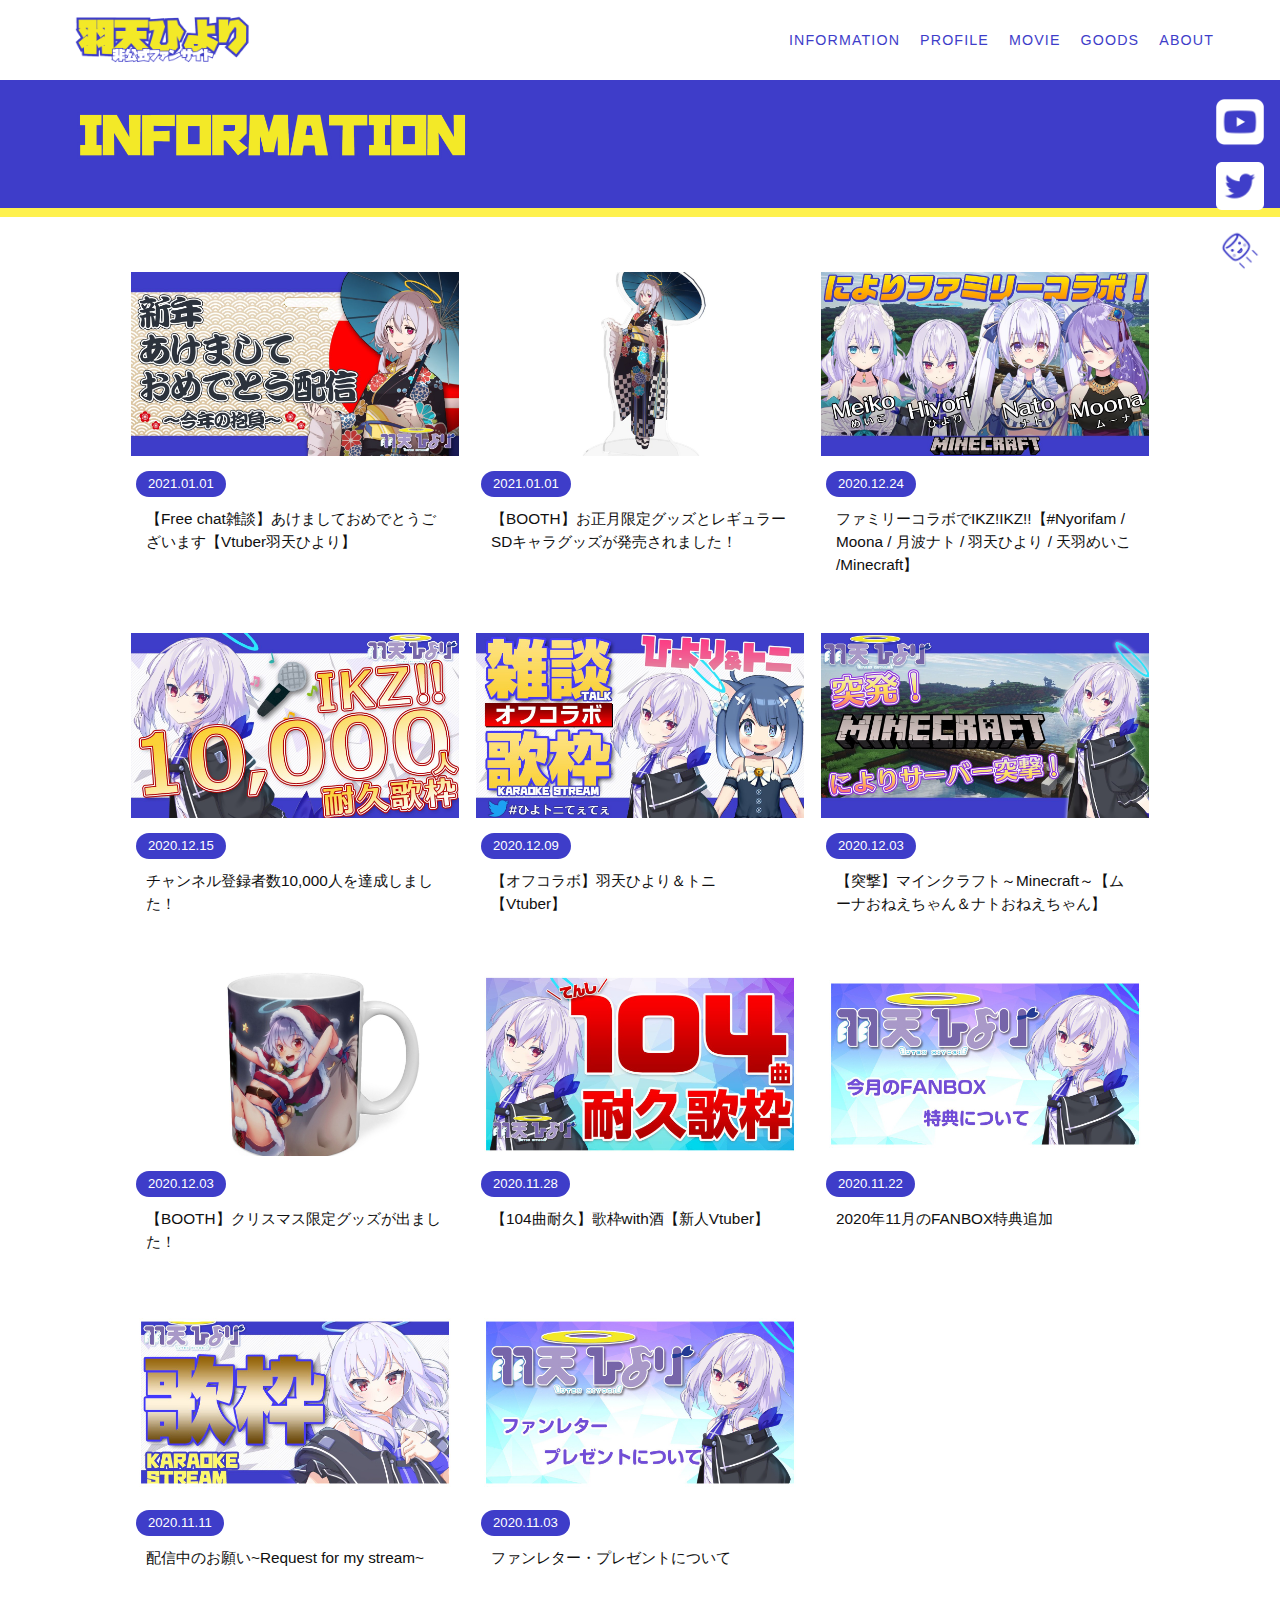
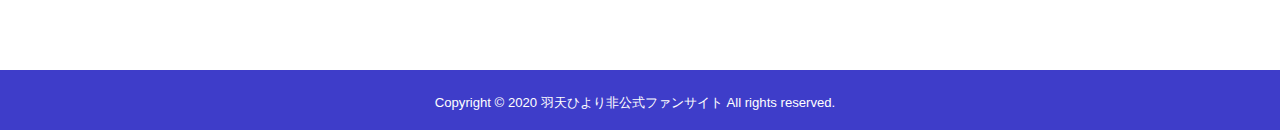
==== commit 486a3b8c: "Information、Goods更新" ====
--- a/information/index.html
+++ b/information/index.html
@@ -89,6 +89,39 @@
       <div class="page-contents js-parallax is-slidein-top">
         <ul class="info-list">
           <li class="info-item">
+            <a class="info-link" href="https://youtu.be/-lHT7jrOOxA" target="_blank" rel="noopener">
+              <div class="info-img">
+                <img class="info-img-item" src="/assets/information/img/2021/20210101_02.jpg">
+              </div>
+              <div class="info-text-area">
+                <time class="info-date">2021.01.01</time>
+                <p class="info-text">【Free chat雑談】あけましておめでとうございます【Vtuber羽天ひより】</p>
+              </div>
+            </a>
+          </li>
+          <li class="info-item">
+            <a class="info-link" href="https://utenhiyori.booth.pm/" target="_blank" rel="noopener">
+              <div class="info-img">
+                <img class="info-img-item" src="/assets/information/img/2021/20210101_01.jpg">
+              </div>
+              <div class="info-text-area">
+                <time class="info-date">2021.01.01</time>
+                <p class="info-text">【BOOTH】お正月限定グッズとレギュラーSDキャラグッズが発売されました！</p>
+              </div>
+            </a>
+          </li>
+          <li class="info-item">
+            <a class="info-link" href="https://youtu.be/WylCf64lb7M" target="_blank" rel="noopener">
+              <div class="info-img">
+                <img class="info-img-item" src="/assets/information/img/2020/20201224_01.jpg">
+              </div>
+              <div class="info-text-area">
+                <time class="info-date">2020.12.24</time>
+                <p class="info-text">ファミリーコラボでIKZ!IKZ!!【#Nyorifam / Moona / 月波ナト / 羽天ひより / 天羽めいこ /Minecraft】</p>
+              </div>
+            </a>
+          </li>
+          <li class="info-item">
             <a class="info-link" href="/information/2020/20201215_01.html">
               <div class="info-img">
                 <img class="info-img-item" src="/assets/information/img/2020/20201215_01.jpg">
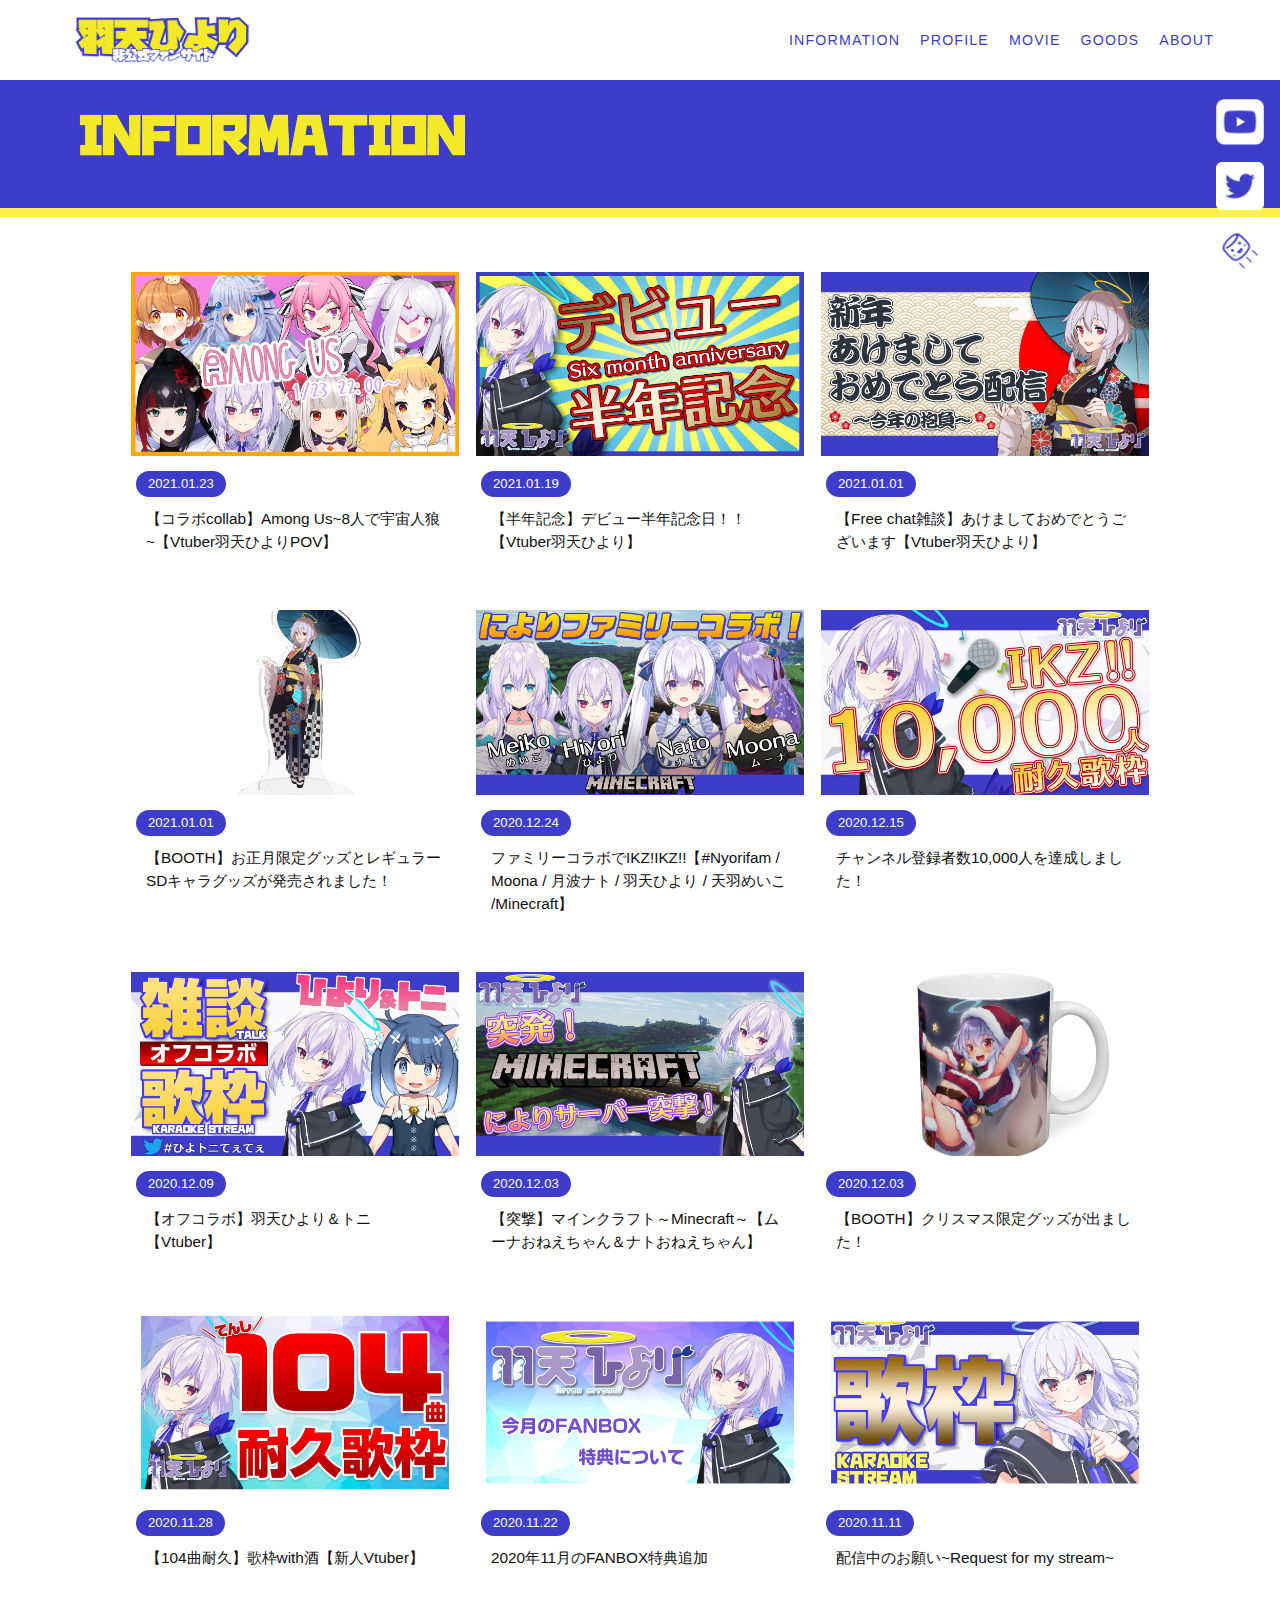
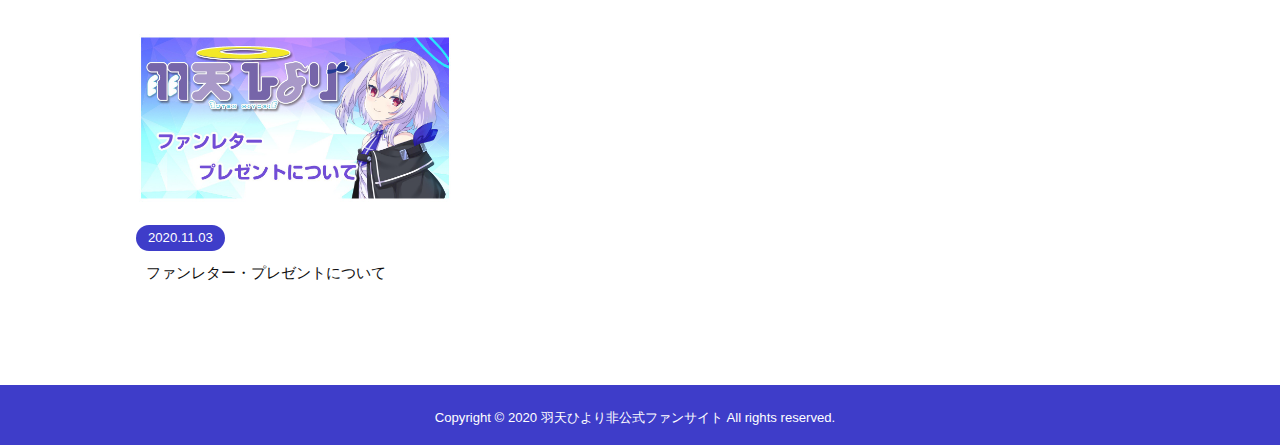
==== commit 88cf7692: "Information更新" ====
--- a/information/index.html
+++ b/information/index.html
@@ -89,6 +89,28 @@
       <div class="page-contents js-parallax is-slidein-top">
         <ul class="info-list">
           <li class="info-item">
+            <a class="info-link" href="https://youtu.be/4-kAFU6BbEI" target="_blank" rel="noopener">
+              <div class="info-img">
+                <img class="info-img-item" src="/assets/information/img/2021/20210123_01.jpg">
+              </div>
+              <div class="info-text-area">
+                <time class="info-date">2021.01.23</time>
+                <p class="info-text">【コラボcollab】Among Us~8人で宇宙人狼~【Vtuber羽天ひよりPOV】</p>
+              </div>
+            </a>
+          </li>
+          <li class="info-item">
+            <a class="info-link" href="https://youtu.be/eoghFwj6Dlc" target="_blank" rel="noopener">
+              <div class="info-img">
+                <img class="info-img-item" src="/assets/information/img/2021/20210119_01.jpg">
+              </div>
+              <div class="info-text-area">
+                <time class="info-date">2021.01.19</time>
+                <p class="info-text">【半年記念】デビュー半年記念日！！【Vtuber羽天ひより】</p>
+              </div>
+            </a>
+          </li>
+          <li class="info-item">
             <a class="info-link" href="https://youtu.be/-lHT7jrOOxA" target="_blank" rel="noopener">
               <div class="info-img">
                 <img class="info-img-item" src="/assets/information/img/2021/20210101_02.jpg">
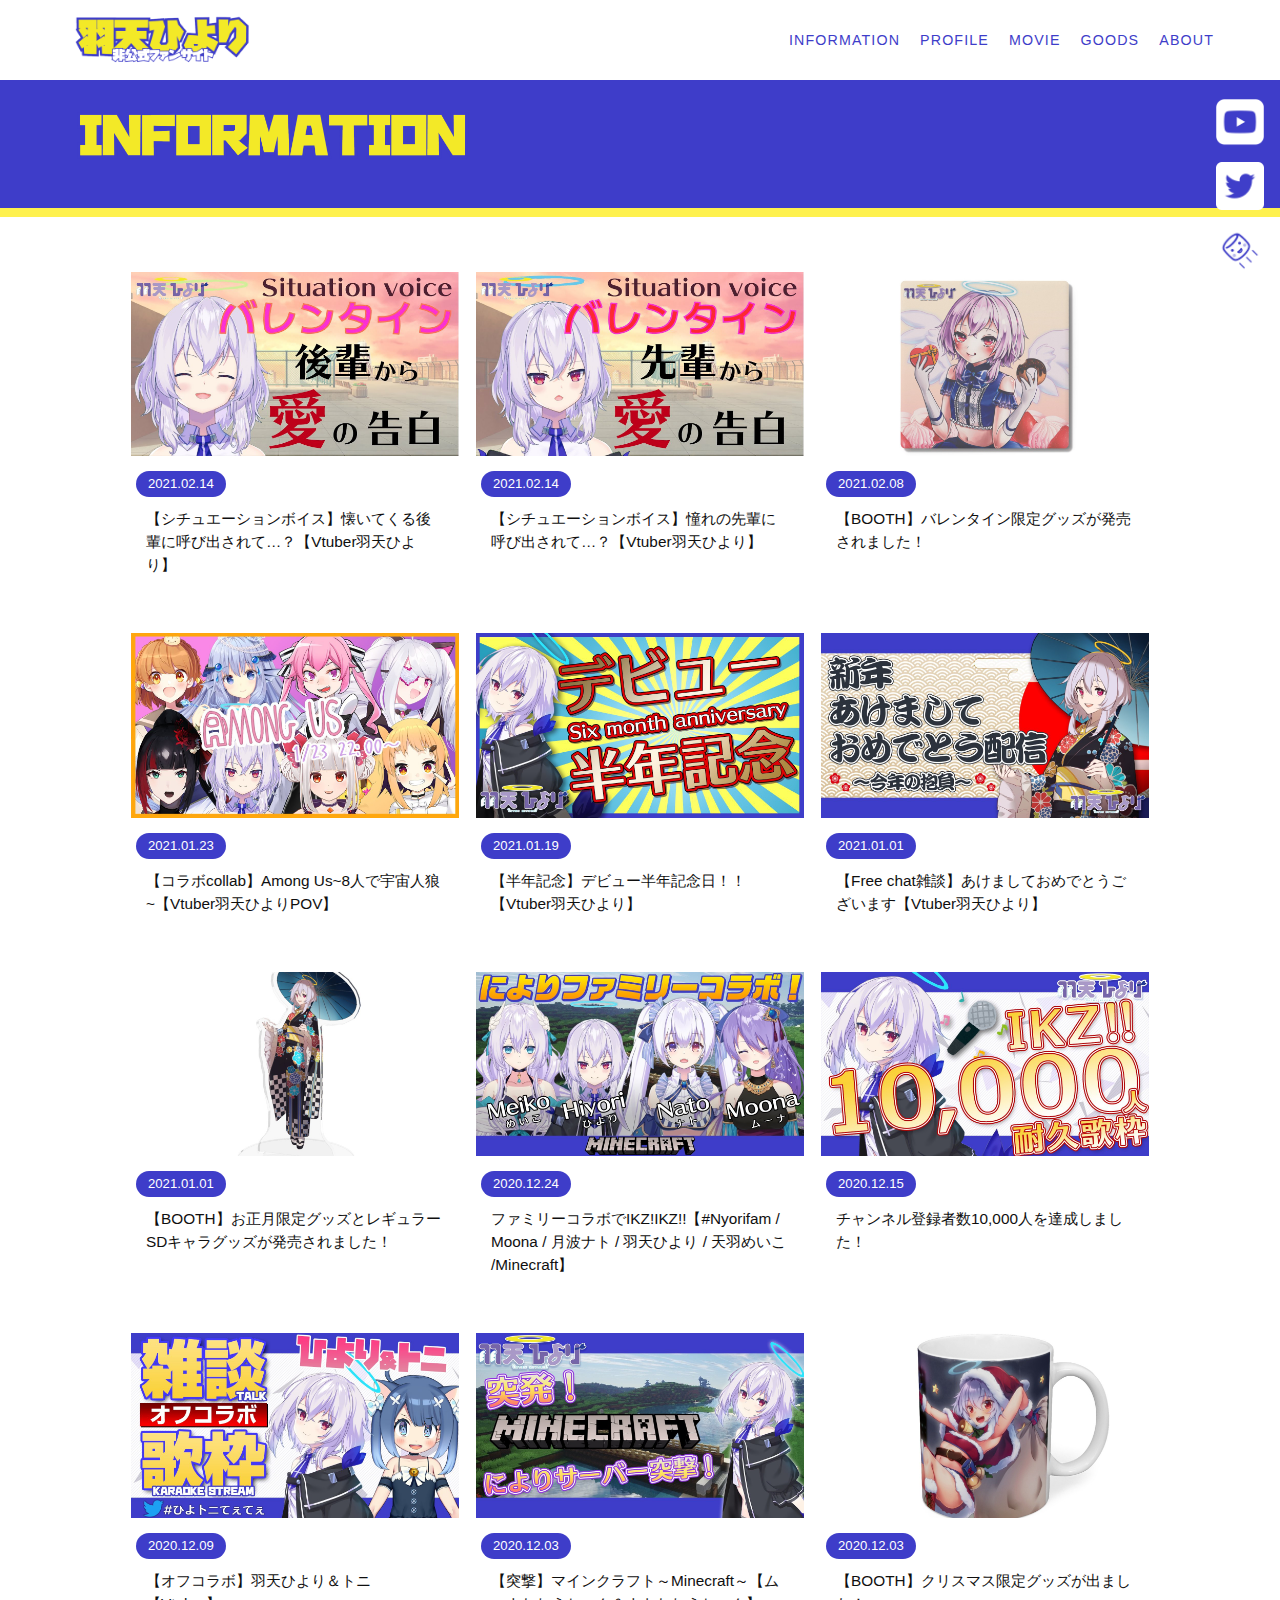
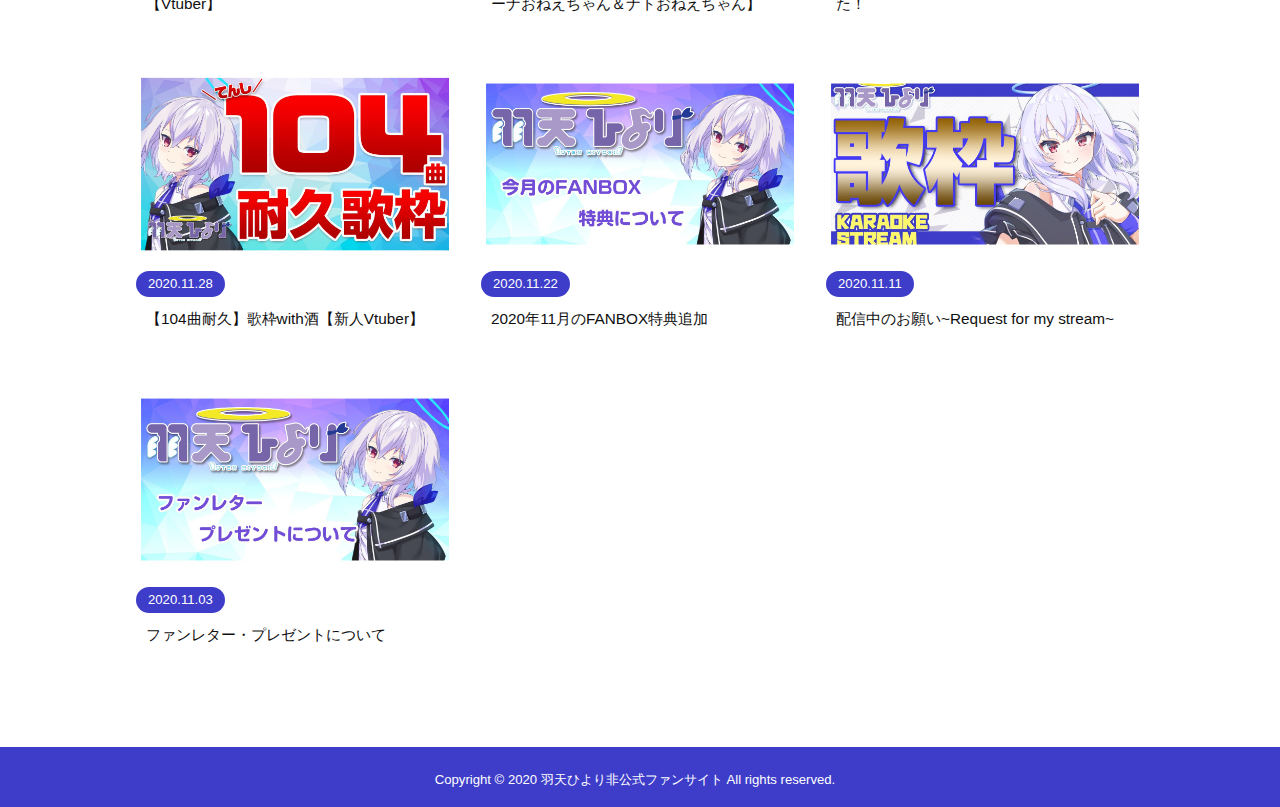
==== commit c5305dcc: "Information更新" ====
--- a/information/index.html
+++ b/information/index.html
@@ -89,6 +89,39 @@
       <div class="page-contents js-parallax is-slidein-top">
         <ul class="info-list">
           <li class="info-item">
+            <a class="info-link" href="https://youtu.be/pyYNjAkzXkc" target="_blank" rel="noopener">
+              <div class="info-img">
+                <img class="info-img-item" src="/assets/information/img/2021/20210214_02.jpg">
+              </div>
+              <div class="info-text-area">
+                <time class="info-date">2021.02.14</time>
+                <p class="info-text">【シチュエーションボイス】懐いてくる後輩に呼び出されて…？【Vtuber羽天ひより】</p>
+              </div>
+            </a>
+          </li>
+          <li class="info-item">
+            <a class="info-link" href="https://youtu.be/qZxmqFPRivA" target="_blank" rel="noopener">
+              <div class="info-img">
+                <img class="info-img-item" src="/assets/information/img/2021/20210214_01.jpg">
+              </div>
+              <div class="info-text-area">
+                <time class="info-date">2021.02.14</time>
+                <p class="info-text">【シチュエーションボイス】憧れの先輩に呼び出されて…？【Vtuber羽天ひより】</p>
+              </div>
+            </a>
+          </li>
+          <li class="info-item">
+            <a class="info-link" href="https://utenhiyori.booth.pm/" target="_blank" rel="noopener">
+              <div class="info-img">
+                <img class="info-img-item" src="/assets/information/img/2021/20210208_01.jpg">
+              </div>
+              <div class="info-text-area">
+                <time class="info-date">2021.02.08</time>
+                <p class="info-text">【BOOTH】バレンタイン限定グッズが発売されました！</p>
+              </div>
+            </a>
+          </li>
+          <li class="info-item">
             <a class="info-link" href="https://youtu.be/4-kAFU6BbEI" target="_blank" rel="noopener">
               <div class="info-img">
                 <img class="info-img-item" src="/assets/information/img/2021/20210123_01.jpg">
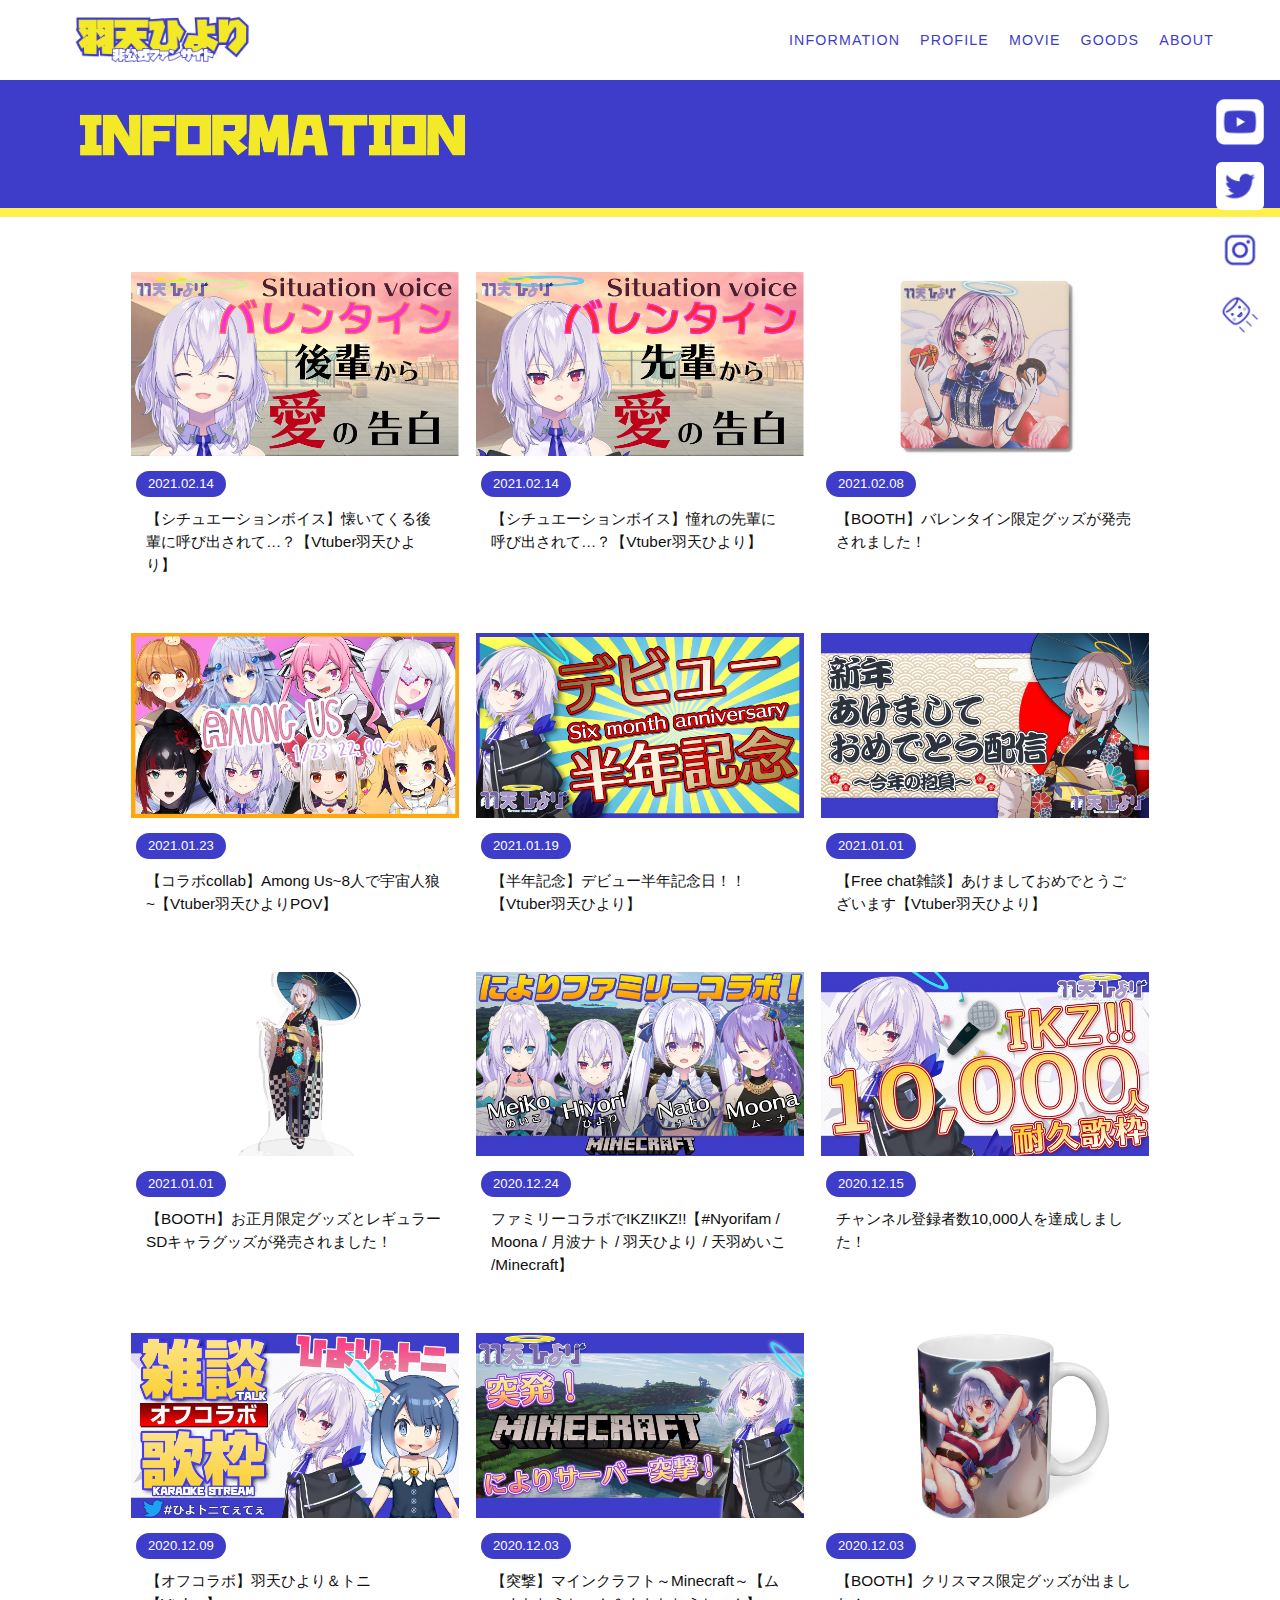
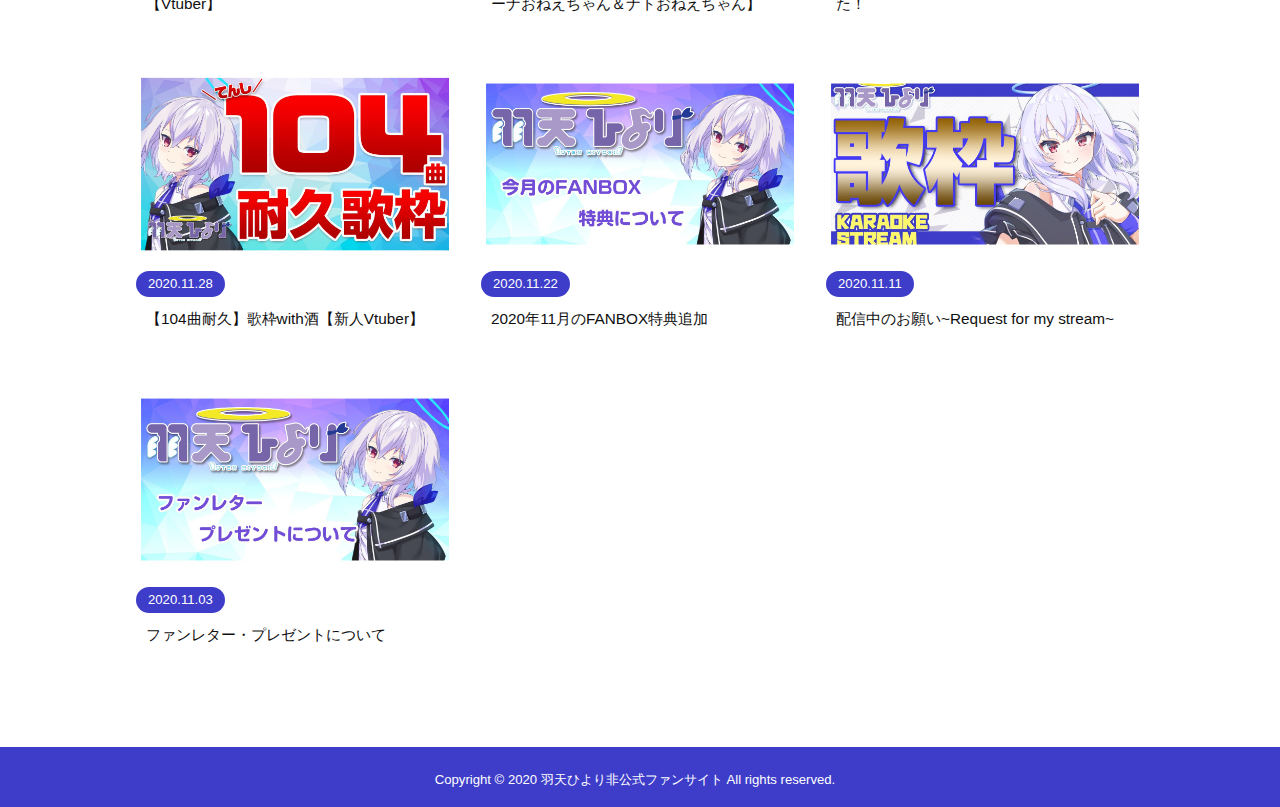
==== commit 9d53acac: "Instagramアイコン追加" ====
--- a/information/index.html
+++ b/information/index.html
@@ -60,6 +60,9 @@
           <a class="official-btn-item" href="https://twitter.com/UtenHiyori" target="_blank" rel="noopener">
             <img class="official-btn-img" src="/assets/common/img/btn-twitter.png" alt="Twitter">
           </a>
+          <a class="official-btn-item" href="https://www.instagram.com/utenhiyori_official" target="_blank" rel="noopener">
+            <img class="official-btn-img" src="/assets/common/img/btn-instagram.png" alt="Instagram">
+          </a>
           <a class="official-btn-item" href="https://marshmallow-qa.com/utenhiyori" target="_blank" rel="noopener">
             <img class="official-btn-img" src="/assets/common/img/btn-marshmallow.png" alt="Marshmallow">
           </a>
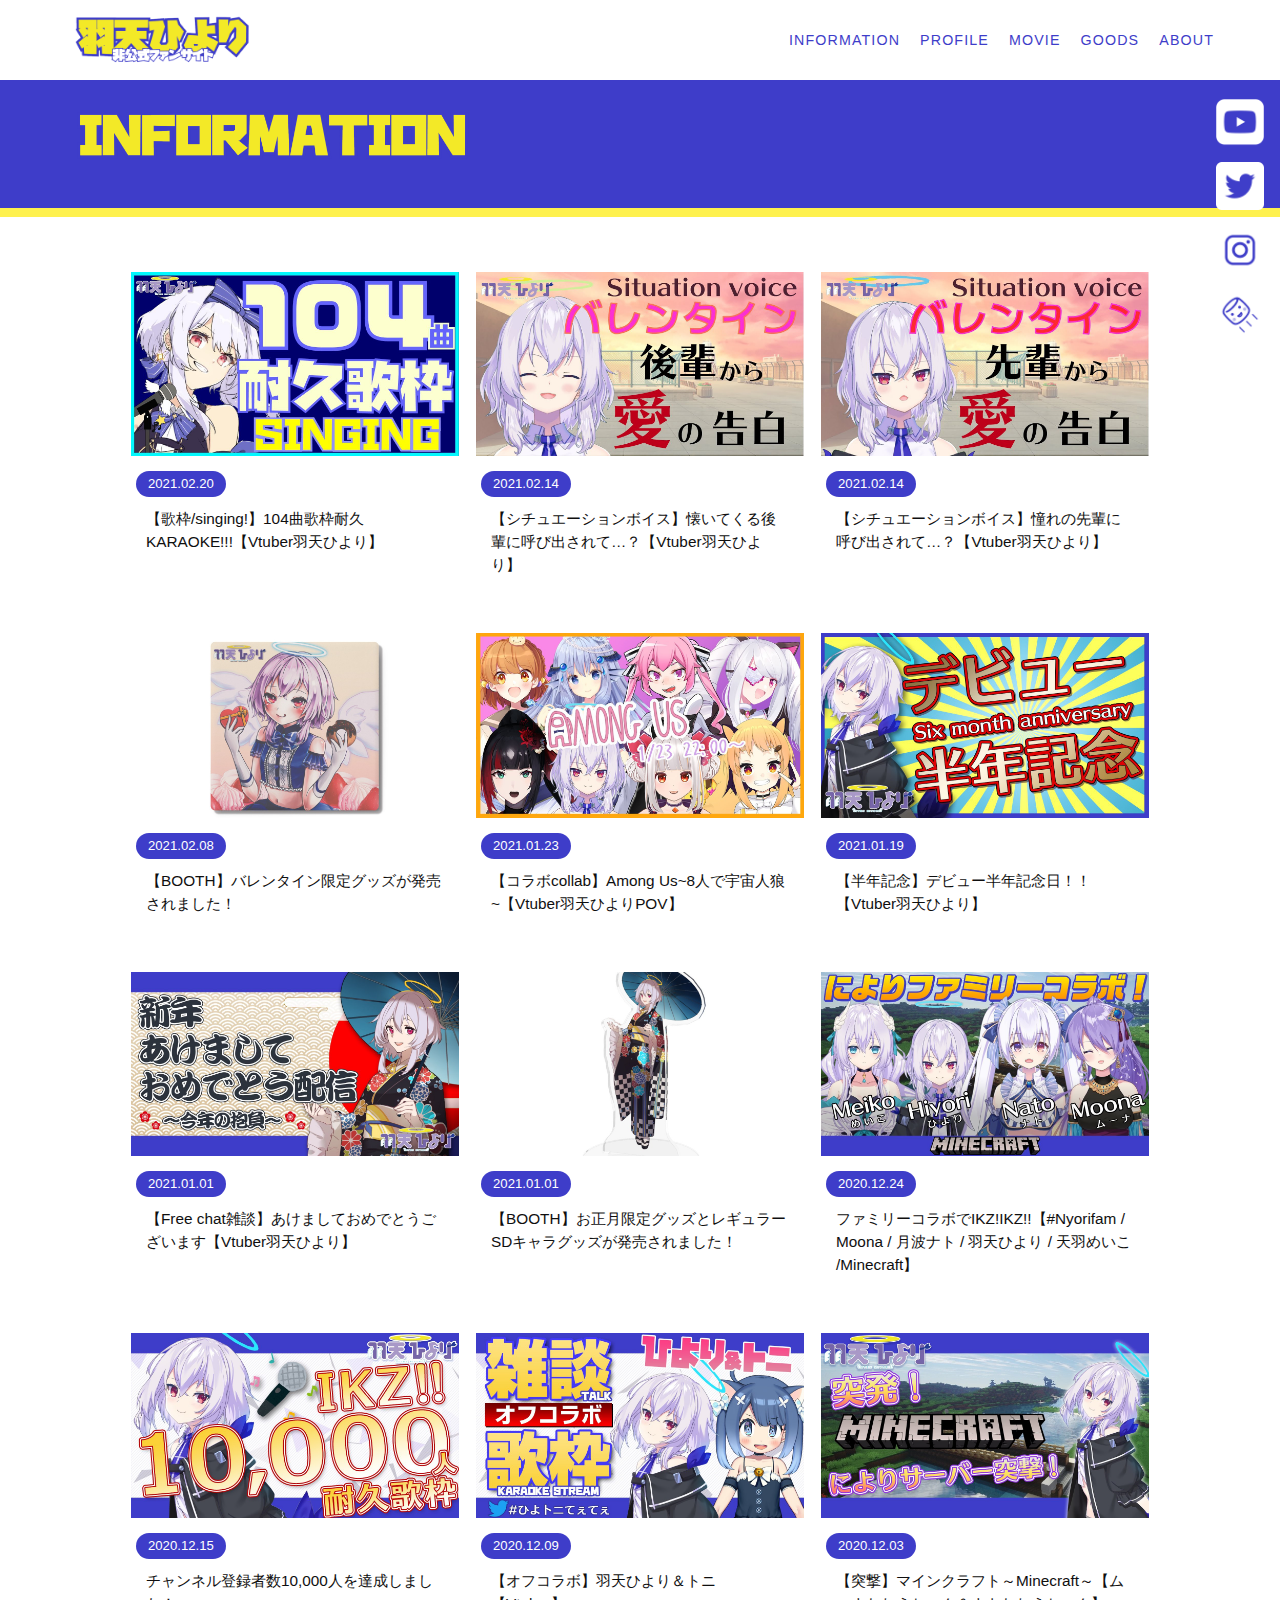
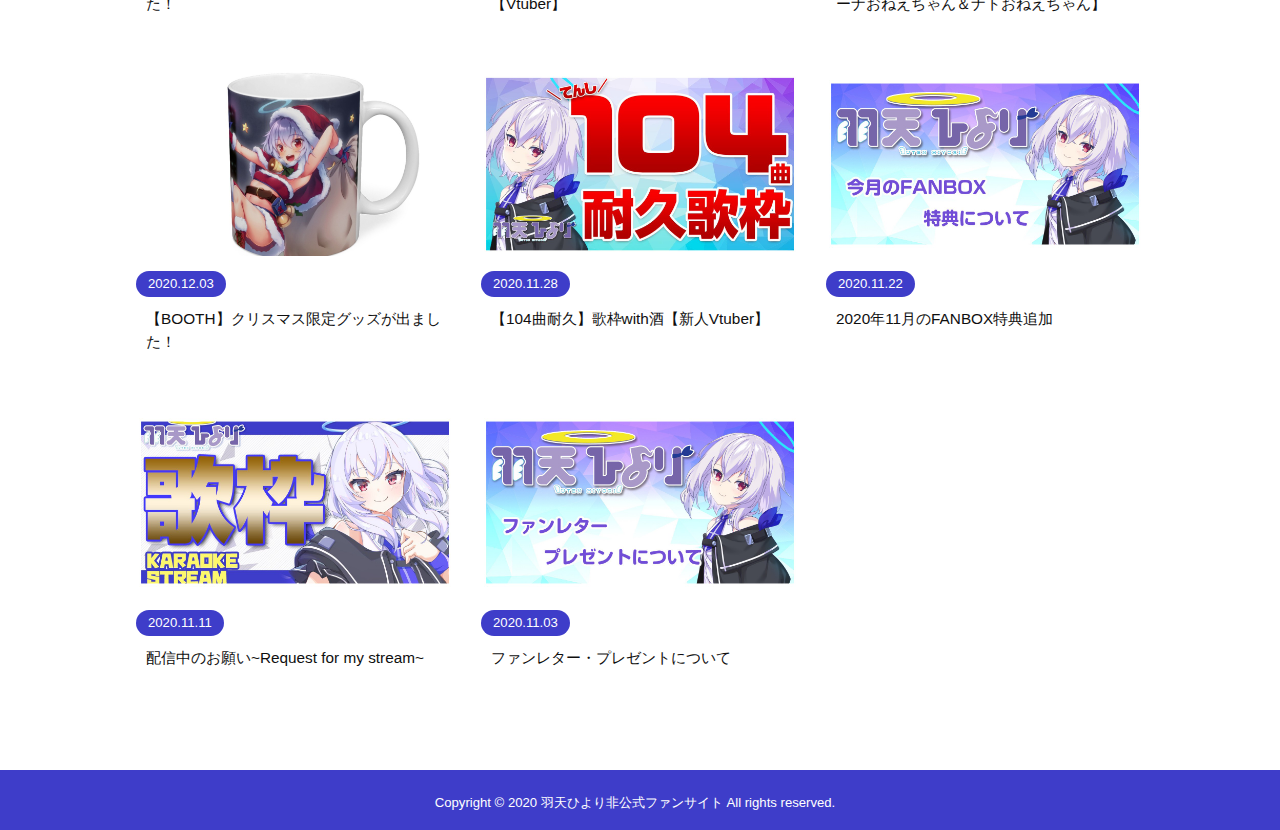
==== commit f08f8a23: "Information更新" ====
--- a/information/index.html
+++ b/information/index.html
@@ -92,6 +92,17 @@
       <div class="page-contents js-parallax is-slidein-top">
         <ul class="info-list">
           <li class="info-item">
+            <a class="info-link" href="https://youtu.be/GheEaoe83l0" target="_blank" rel="noopener">
+              <div class="info-img">
+                <img class="info-img-item" src="/assets/information/img/2021/20210220_01.jpg">
+              </div>
+              <div class="info-text-area">
+                <time class="info-date">2021.02.20</time>
+                <p class="info-text">【歌枠/singing!】104曲歌枠耐久KARAOKE!!!【Vtuber羽天ひより】</p>
+              </div>
+            </a>
+          </li>
+          <li class="info-item">
             <a class="info-link" href="https://youtu.be/pyYNjAkzXkc" target="_blank" rel="noopener">
               <div class="info-img">
                 <img class="info-img-item" src="/assets/information/img/2021/20210214_02.jpg">
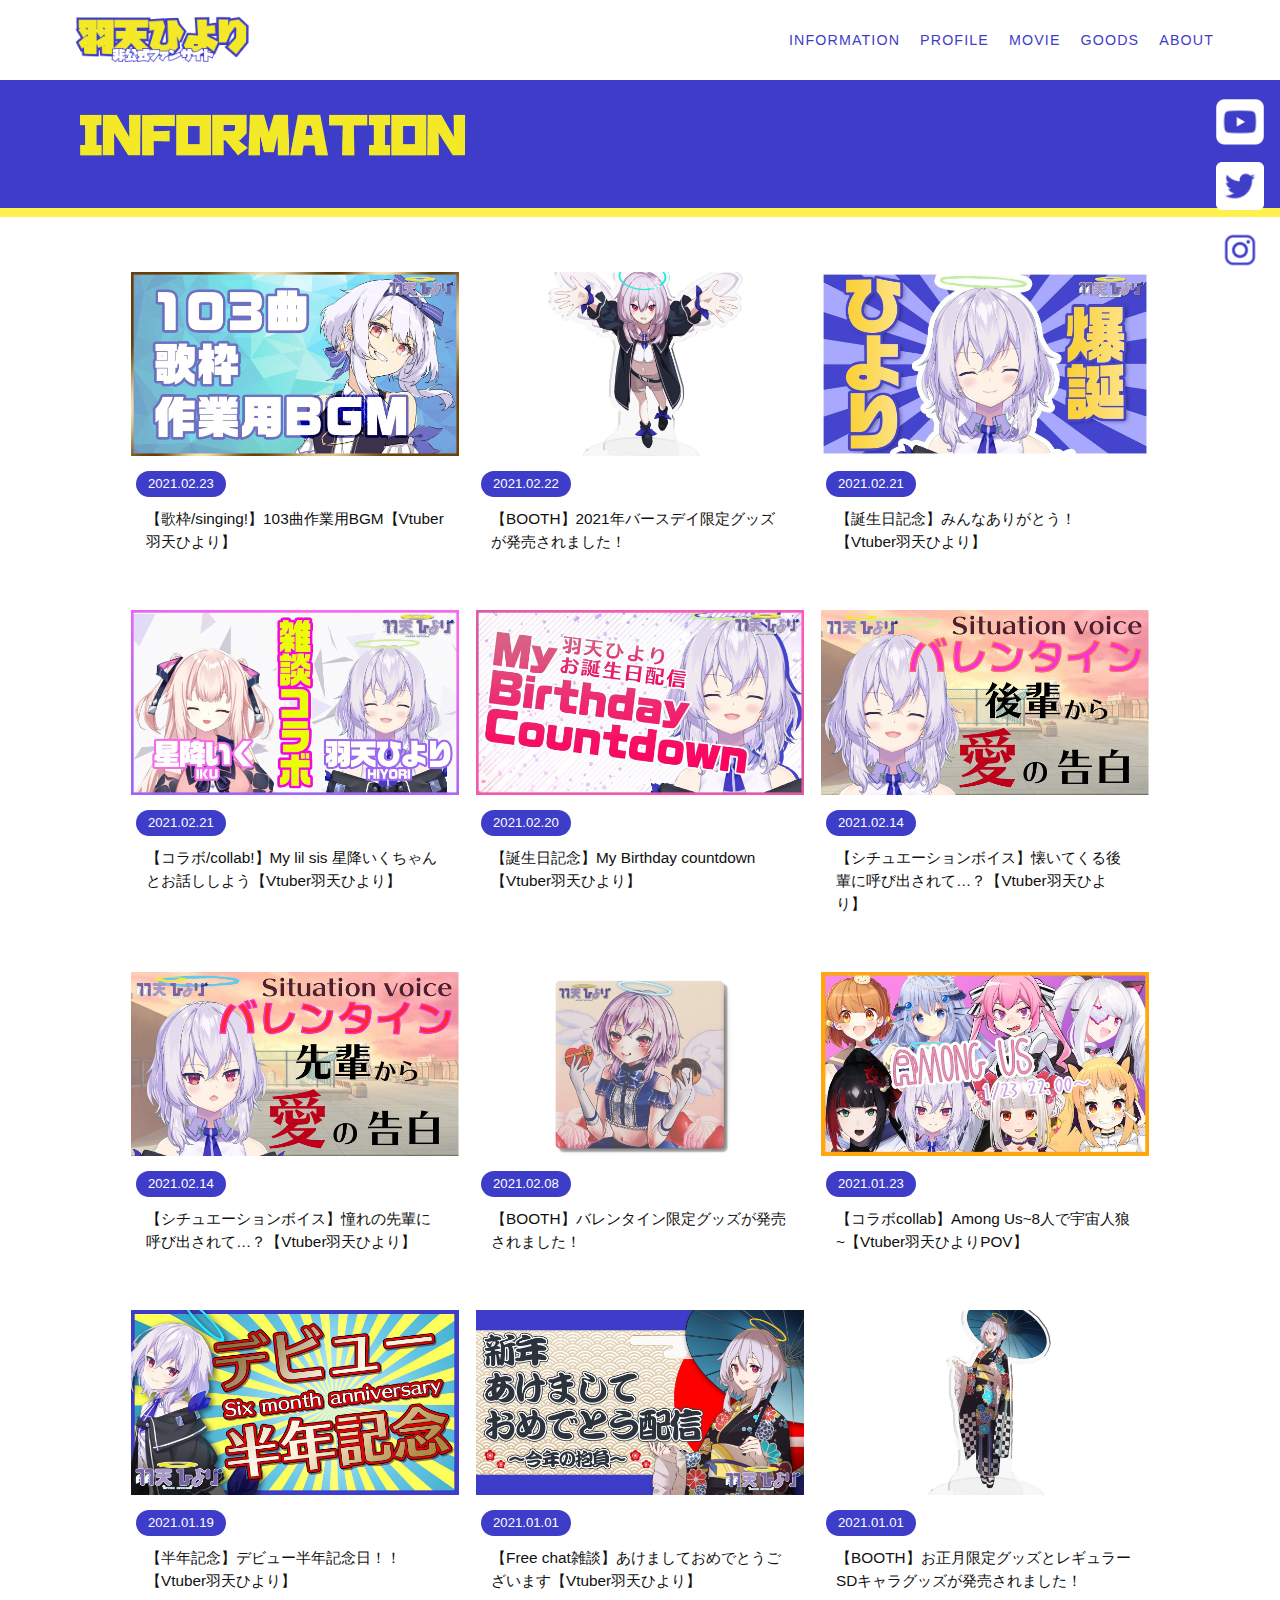
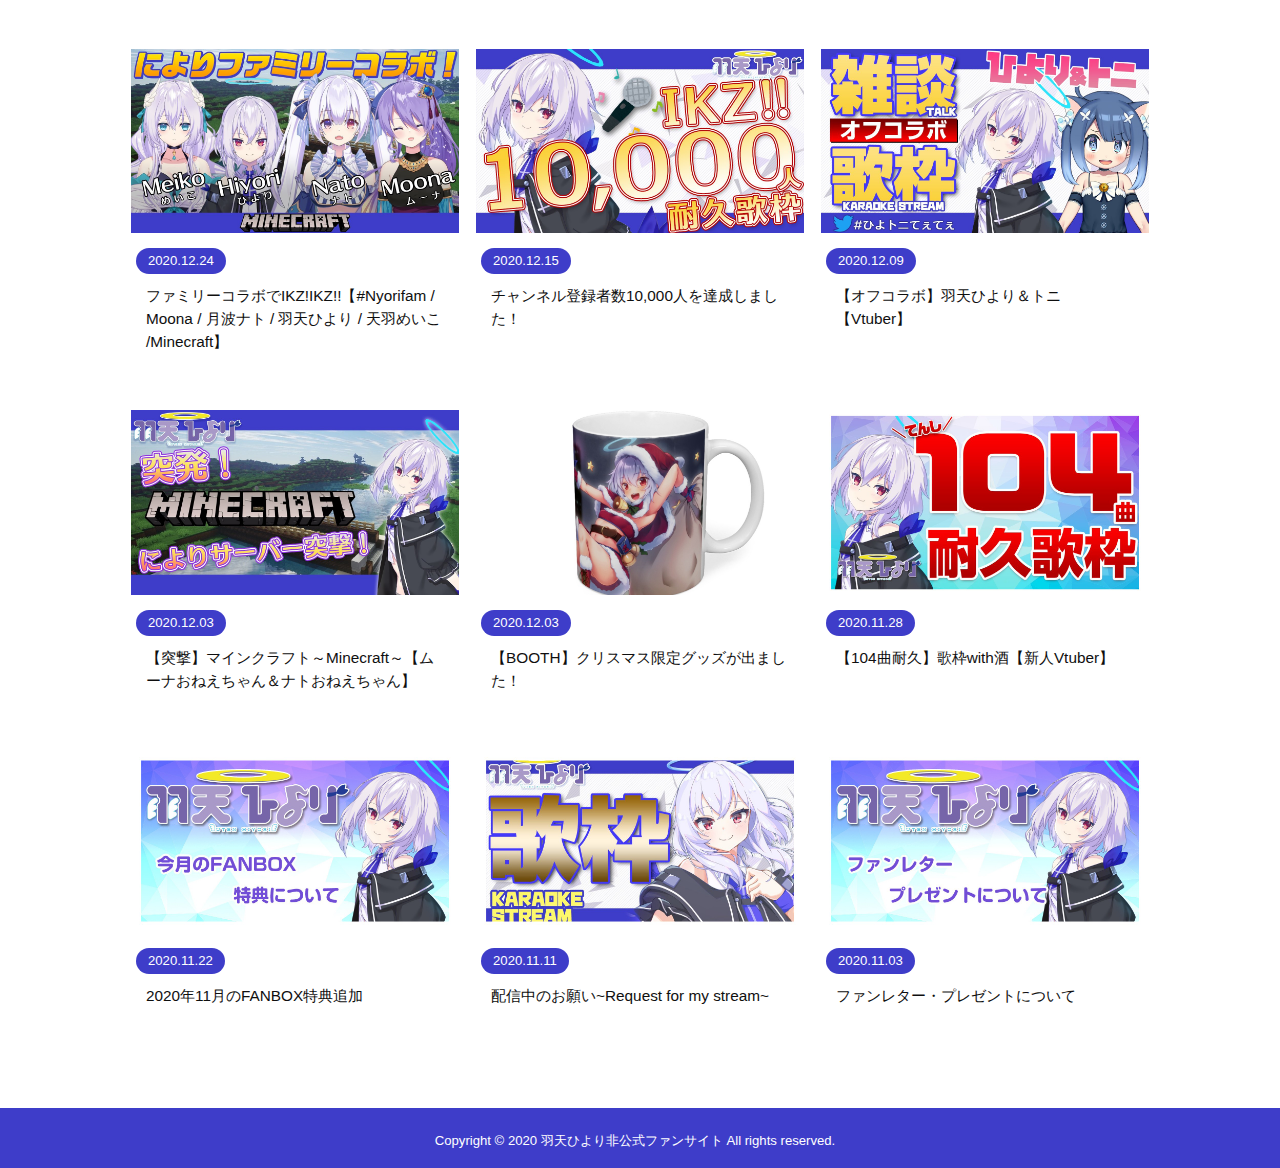
==== commit ca25ea5f: "Information更新、Marshmallowアイコン削除" ====
--- a/information/index.html
+++ b/information/index.html
@@ -63,9 +63,6 @@
           <a class="official-btn-item" href="https://www.instagram.com/utenhiyori_official" target="_blank" rel="noopener">
             <img class="official-btn-img" src="/assets/common/img/btn-instagram.png" alt="Instagram">
           </a>
-          <a class="official-btn-item" href="https://marshmallow-qa.com/utenhiyori" target="_blank" rel="noopener">
-            <img class="official-btn-img" src="/assets/common/img/btn-marshmallow.png" alt="Marshmallow">
-          </a>
         </div>
       </div>
       <div class="header-menu-btn js-toggle-menu">
@@ -92,13 +89,57 @@
       <div class="page-contents js-parallax is-slidein-top">
         <ul class="info-list">
           <li class="info-item">
-            <a class="info-link" href="https://youtu.be/GheEaoe83l0" target="_blank" rel="noopener">
-              <div class="info-img">
-                <img class="info-img-item" src="/assets/information/img/2021/20210220_01.jpg">
+            <a class="info-link" href="https://youtu.be/JJEkczKGu9k" target="_blank" rel="noopener">
+              <div class="info-img">
+                <img class="info-img-item" src="/assets/information/img/2021/20210223_01.jpg">
+              </div>
+              <div class="info-text-area">
+                <time class="info-date">2021.02.23</time>
+                <p class="info-text">【歌枠/singing!】103曲作業用BGM【Vtuber羽天ひより】</p>
+              </div>
+            </a>
+          </li>
+          <li class="info-item">
+            <a class="info-link" href="https://utenhiyori.booth.pm/" target="_blank" rel="noopener">
+              <div class="info-img">
+                <img class="info-img-item" src="/assets/information/img/2021/20210222_01.jpg">
+              </div>
+              <div class="info-text-area">
+                <time class="info-date">2021.02.22</time>
+                <p class="info-text">【BOOTH】2021年バースデイ限定グッズが発売されました！</p>
+              </div>
+            </a>
+          </li>
+          <li class="info-item">
+            <a class="info-link" href="https://youtu.be/L4I-xnrG9gI" target="_blank" rel="noopener">
+              <div class="info-img">
+                <img class="info-img-item" src="/assets/information/img/2021/20210221_02.jpg">
+              </div>
+              <div class="info-text-area">
+                <time class="info-date">2021.02.21</time>
+                <p class="info-text">【誕生日記念】みんなありがとう！【Vtuber羽天ひより】</p>
+              </div>
+            </a>
+          </li>
+          <li class="info-item">
+            <a class="info-link" href="https://youtu.be/J2w39Q0Xef0" target="_blank" rel="noopener">
+              <div class="info-img">
+                <img class="info-img-item" src="/assets/information/img/2021/20210221_01.jpg">
+              </div>
+              <div class="info-text-area">
+                <time class="info-date">2021.02.21</time>
+                <p class="info-text">【コラボ/collab!】My lil sis 星降いくちゃんとお話ししよう【Vtuber羽天ひより】</p>
+              </div>
+            </a>
+          </li>
+          <li class="info-item">
+            <a class="info-link" href="https://youtu.be/ljk1DSWgvbw" target="_blank" rel="noopener">
+              <div class="info-img">
+                <img class="info-img-item" src="/assets/information/img/2021/20210220_02.jpg">
               </div>
               <div class="info-text-area">
                 <time class="info-date">2021.02.20</time>
-                <p class="info-text">【歌枠/singing!】104曲歌枠耐久KARAOKE!!!【Vtuber羽天ひより】</p>
+                <p class="info-text">【誕生日記念】My Birthday countdown【Vtuber羽天ひより】</p>
               </div>
             </a>
           </li>
